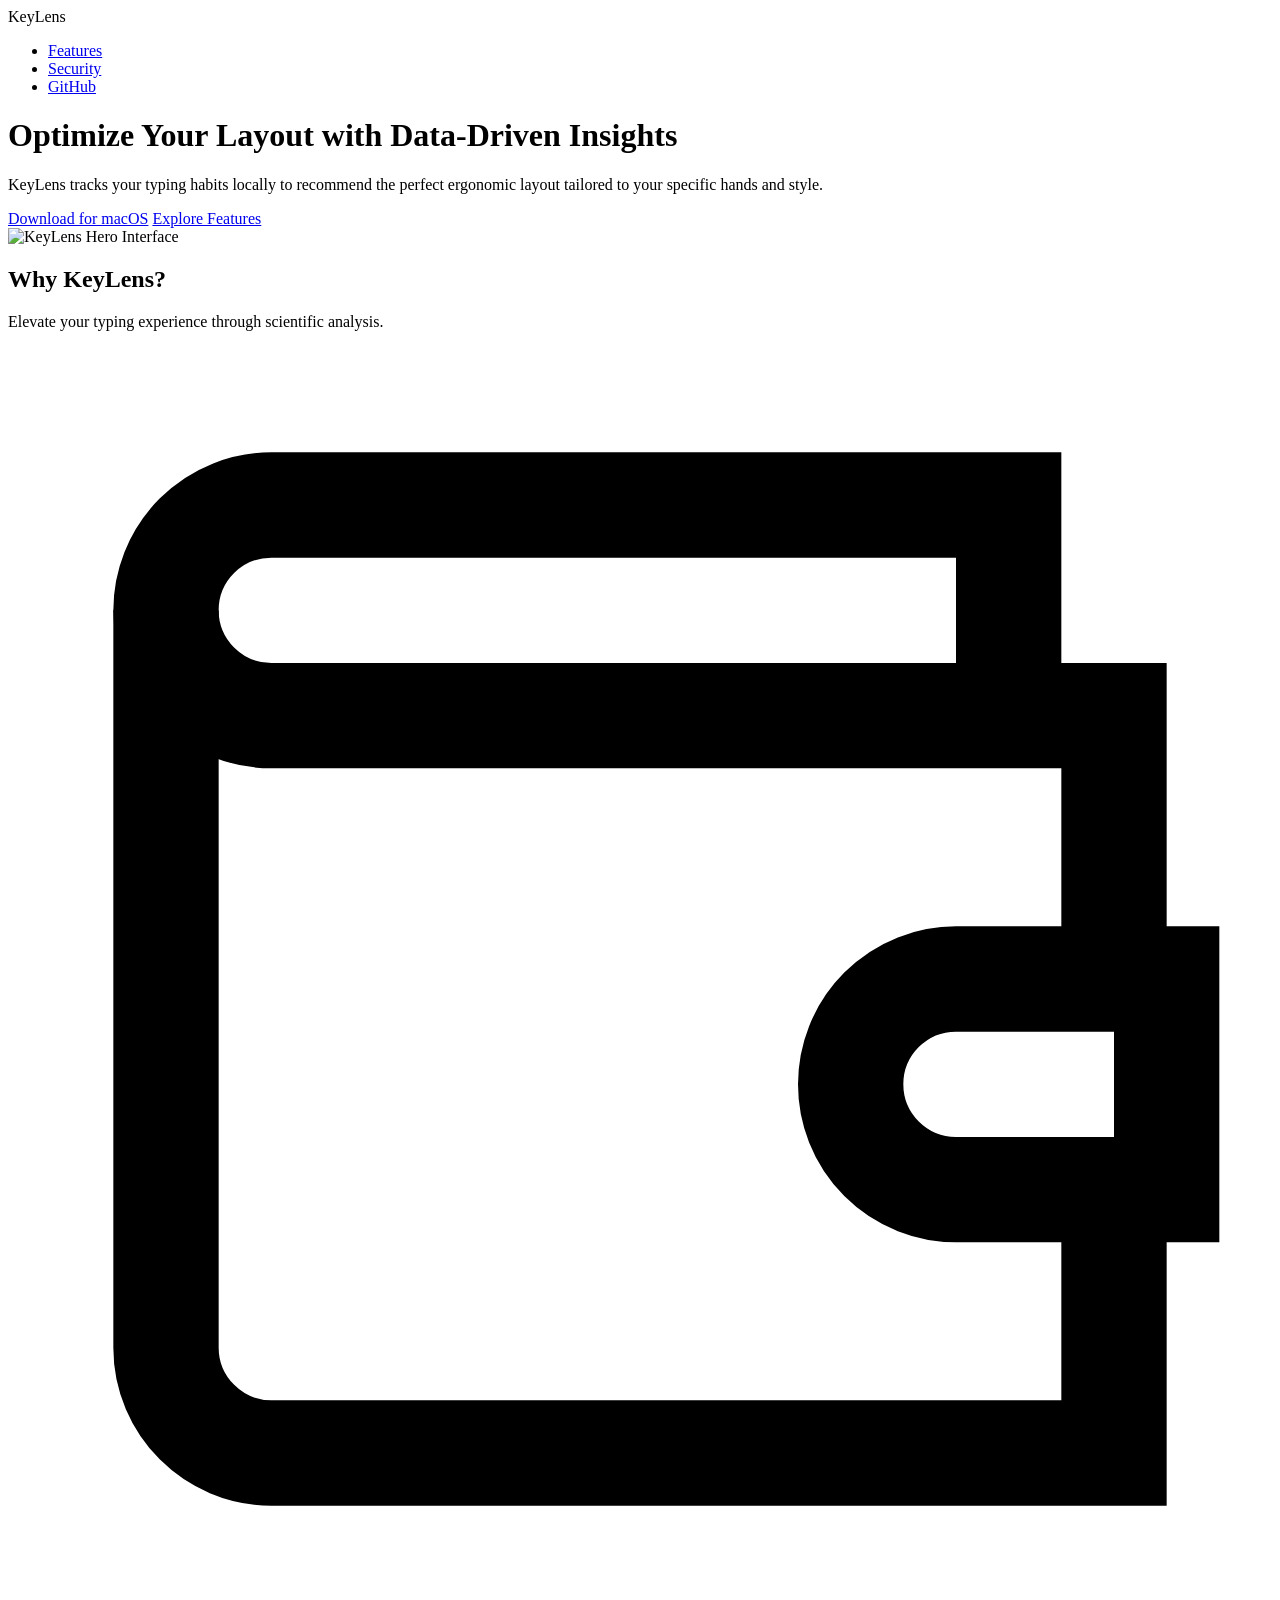
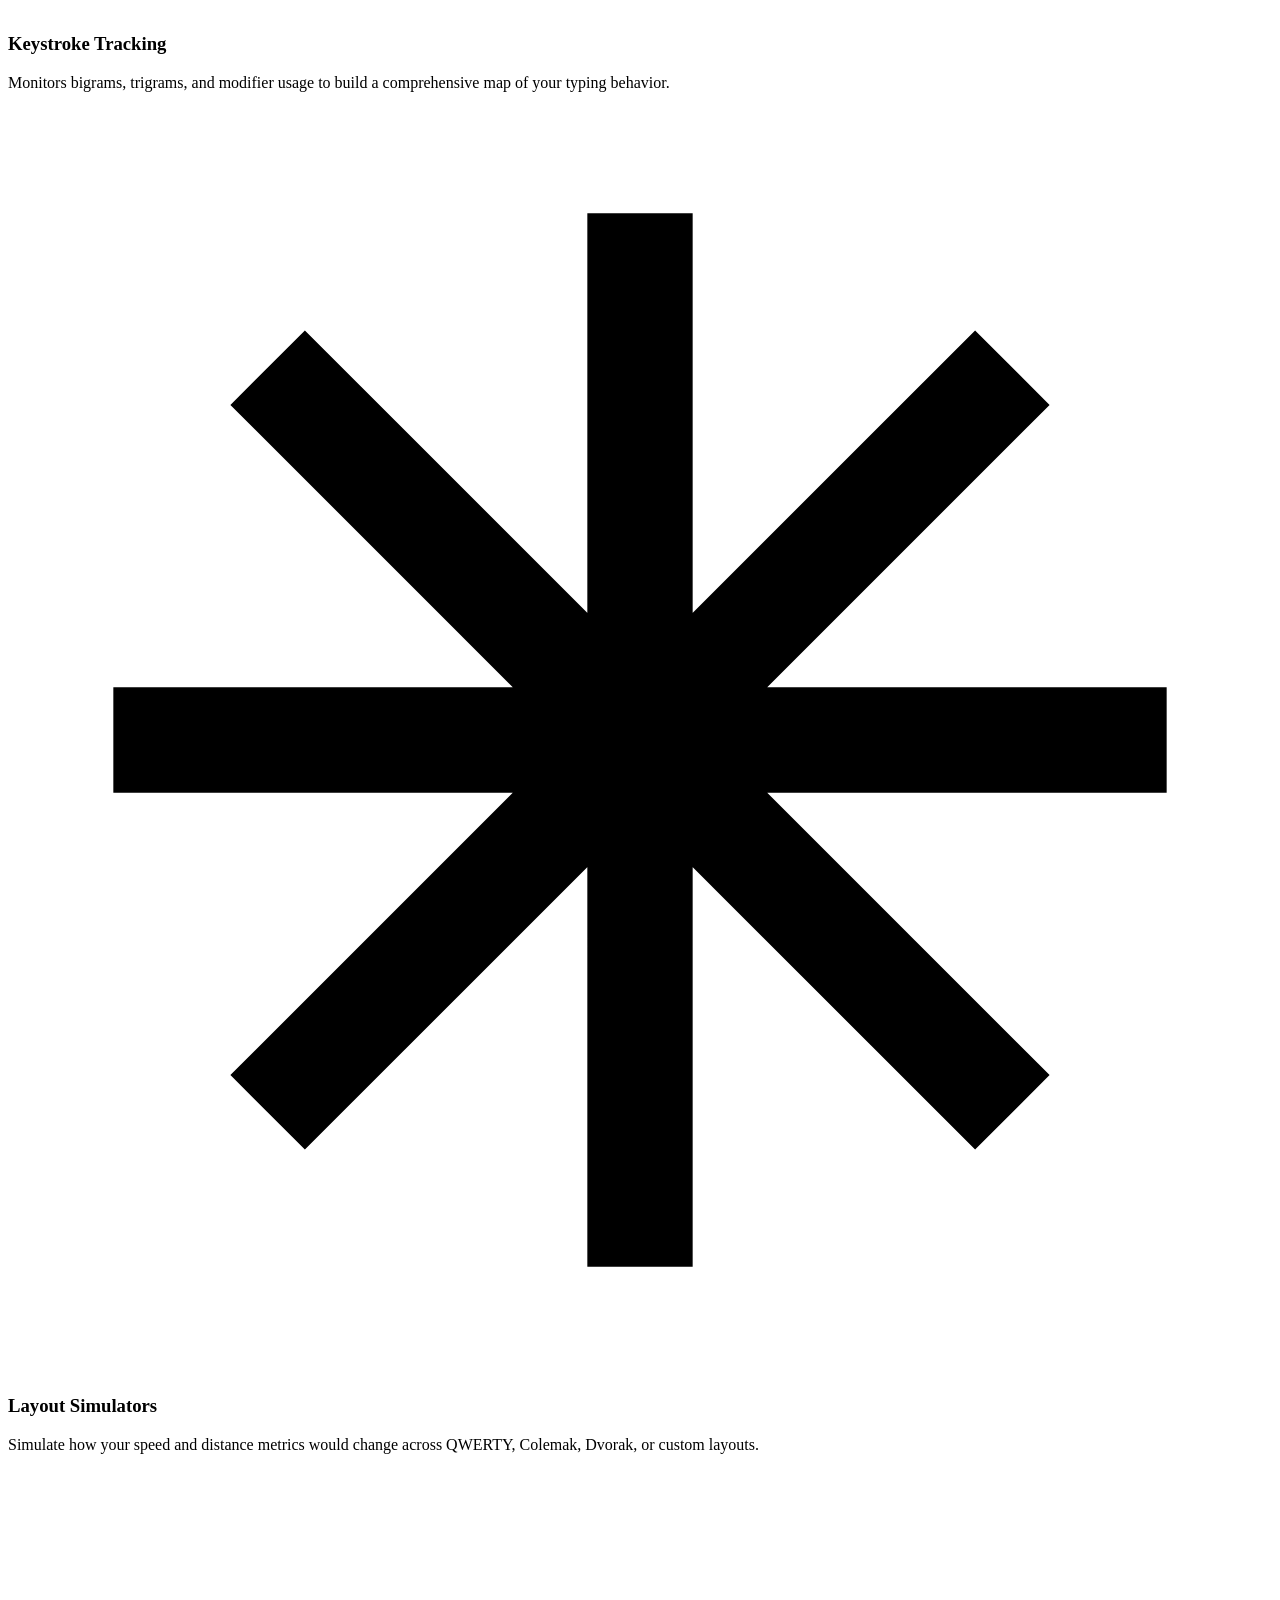
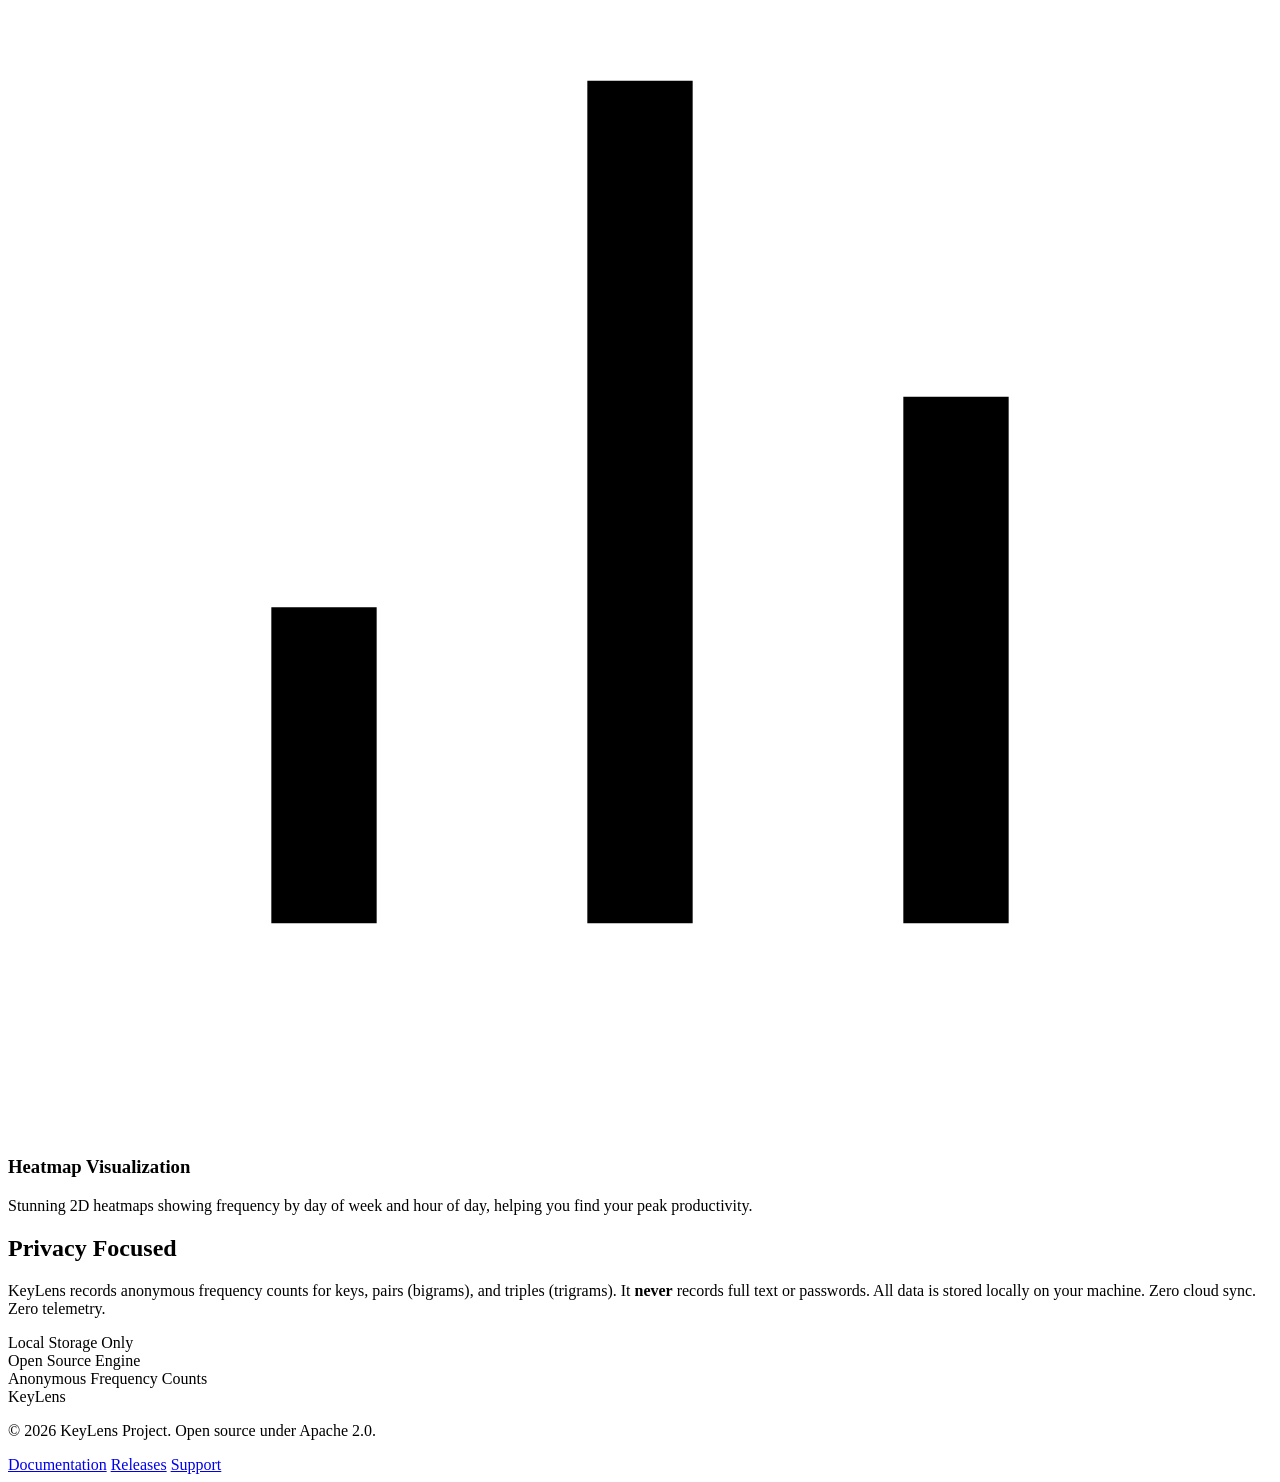
==== docs/landing-page/index.html @ a9c834c4 "a" ====
<!DOCTYPE html>
<html lang="en">

<head>
    <meta charset="UTF-8">
    <meta name="viewport" content="width=device-width, initial-scale=1.0">
    <title>KeyLens — The Advanced Keyboard Ergonomic Engine</title>
    <meta name="description"
        content="KeyLens is a macOS tool for keyboard habit analysis and layout optimization. Maximize your typing comfort with data-driven insights.">
    <link rel="stylesheet" href="style.css">
    <link rel="preconnect" href="https://fonts.googleapis.com">
    <link rel="preconnect" href="https://fonts.gstatic.com" crossorigin>
    <link
        href="https://fonts.googleapis.com/css2?family=Inter:wght@400;500;600;700;800&family=Outfit:wght@500;700;800&display=swap"
        rel="stylesheet">
</head>

<body>
    <nav class="glass">
        <div class="container nav-content">
            <div class="logo">
                <span class="logo-accent">Key</span>Lens
            </div>
            <ul class="nav-links">
                <li><a href="#features">Features</a></li>
                <li><a href="#security">Security</a></li>
                <li><a href="https://github.com/etalli/262_KeyLens" class="btn btn-secondary">GitHub</a></li>
            </ul>
        </div>
    </nav>

    <header class="hero">
        <div class="container hero-grid">
            <div class="hero-text">
                <h1 class="reveal-text">Optimize Your Layout with <span class="gradient-text">Data-Driven
                        Insights</span></h1>
                <p class="hero-subtitle">KeyLens tracks your typing habits locally to recommend the perfect ergonomic
                    layout tailored to your specific hands and style.</p>
                <div class="hero-cta">
                    <a href="https://github.com/etalli/262_KeyLens" class="btn btn-primary">Download for macOS</a>
                    <a href="#optimization" class="btn btn-outline">Explore Features</a>
                </div>
            </div>
            <div class="hero-image-wrapper">
                <div class="hero-glow"></div>
                <img src="hero.png" alt="KeyLens Hero Interface" class="hero-img floating">
            </div>
        </div>
    </header>

    <section id="features" class="features container">
        <div class="section-title">
            <h2>Why KeyLens?</h2>
            <p>Elevate your typing experience through scientific analysis.</p>
        </div>
        <div class="features-grid">
            <div class="feature-card glass">
                <div class="feature-icon icon-blue">
                    <svg viewBox="0 0 24 24" fill="none" stroke="currentColor" stroke-width="2">
                        <path d="M21 12V7H5a2 2 0 010-4h14v4"></path>
                        <path d="M3 5v14c0 1.1.9 2 2 2h16v-5"></path>
                        <path d="M18 12a2 2 0 000 4h4v-4h-4z"></path>
                    </svg>
                </div>
                <h3>Keystroke Tracking</h3>
                <p>Monitors bigrams, trigrams, and modifier usage to build a comprehensive map of your typing behavior.
                </p>
            </div>
            <div class="feature-card glass">
                <div class="feature-icon icon-purple">
                    <svg viewBox="0 0 24 24" fill="none" stroke="currentColor" stroke-width="2">
                        <path d="M12 2v20M2 12h20M4.93 4.93l14.14 14.14M4.93 19.07L19.07 4.93"></path>
                    </svg>
                </div>
                <h3>Layout Simulators</h3>
                <p>Simulate how your speed and distance metrics would change across QWERTY, Colemak, Dvorak, or custom
                    layouts.</p>
            </div>
            <div class="feature-card glass">
                <div class="feature-icon icon-cyan">
                    <svg viewBox="0 0 24 24" fill="none" stroke="currentColor" stroke-width="2">
                        <path d="M18 20V10M12 20V4M6 20v-6"></path>
                    </svg>
                </div>
                <h3>Heatmap Visualization</h3>
                <p>Stunning 2D heatmaps showing frequency by day of week and hour of day, helping you find your peak
                    productivity.</p>
            </div>
        </div>
    </section>

    <section id="security" class="security container">
        <div class="security-card glass">
            <div class="security-content">
                <h2>Privacy <span class="gradient-text">Focused</span></h2>
                <p>KeyLens records anonymous frequency counts for keys, pairs (bigrams), and triples (trigrams). It
                    <strong>never</strong> records full text or passwords. All data is stored locally on your machine.
                    Zero cloud sync. Zero telemetry.</p>
                <div class="security-features">
                    <div class="s-feat"><span>Local Storage Only</span></div>
                    <div class="s-feat"><span>Open Source Engine</span></div>
                    <div class="s-feat"><span>Anonymous Frequency Counts</span></div>
                </div>
            </div>
        </div>
    </section>

    <footer>
        <div class="container footer-content">
            <div class="footer-left">
                <div class="logo"><span class="logo-accent">Key</span>Lens</div>
                <p>© 2026 KeyLens Project. Open source under Apache 2.0.</p>
            </div>
            <div class="footer-links">
                <a href="https://github.com/etalli/262_KeyLens">Documentation</a>
                <a href="https://github.com/etalli/262_KeyLens/releases">Releases</a>
                <a href="https://github.com/etalli/262_KeyLens/issues">Support</a>
            </div>
        </div>
    </footer>

    <script src="script.js"></script>
</body>

</html>
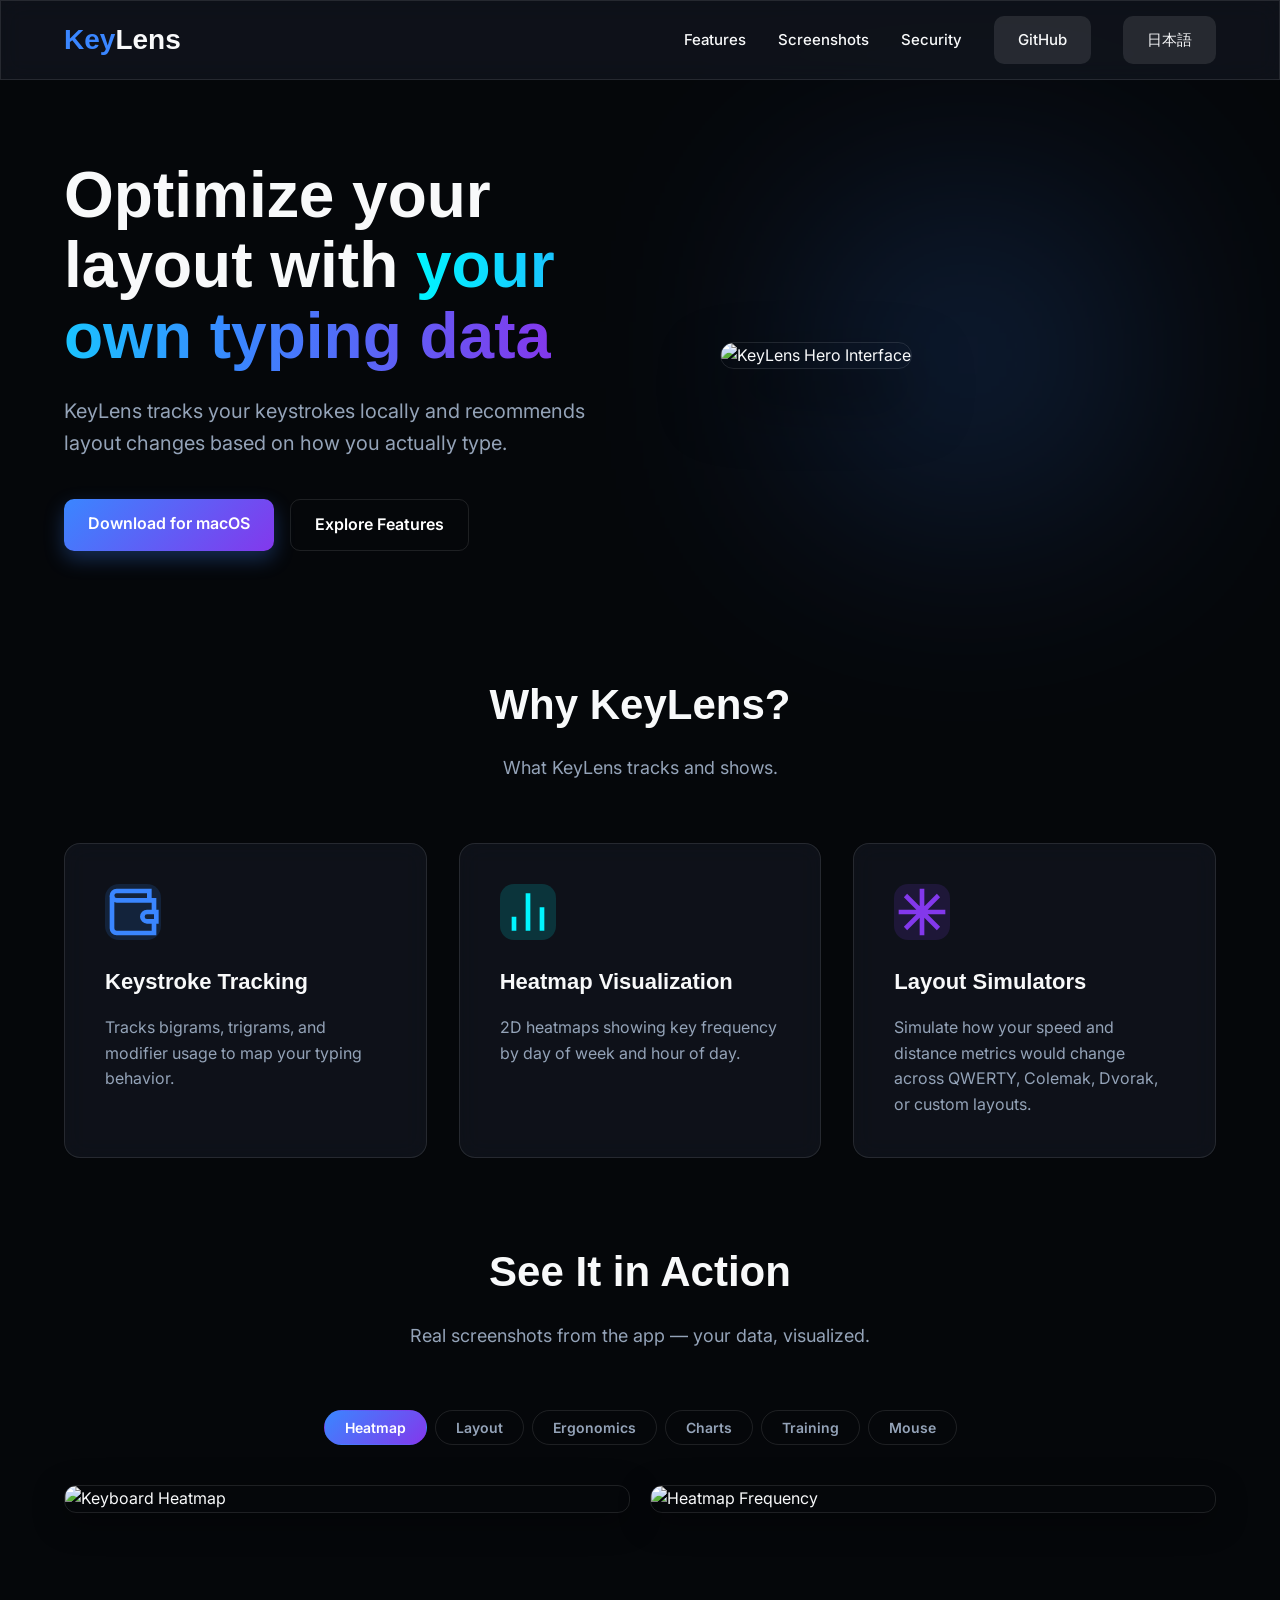
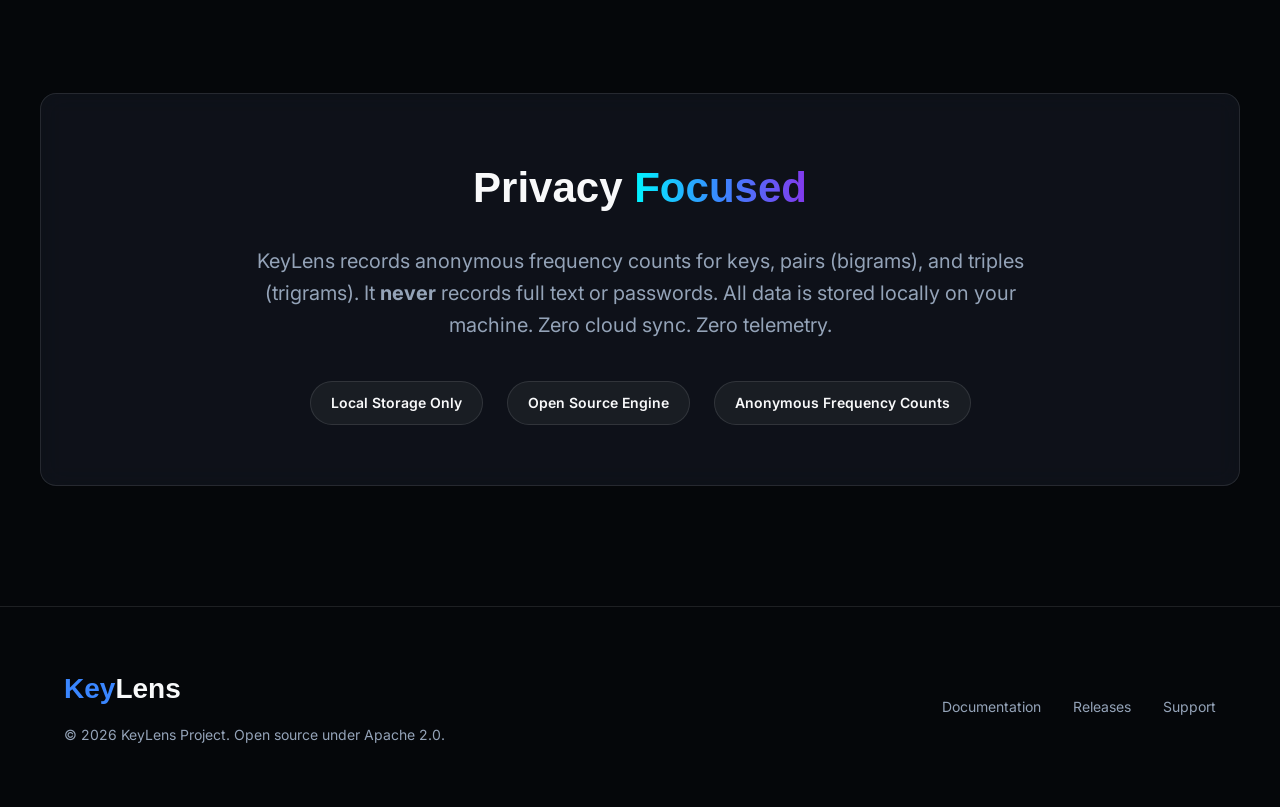
==== commit 78e72cc4: "feat: add screenshots section to landing page with tabbed gallery" ====
--- a/docs/landing-page/index.html
+++ b/docs/landing-page/index.html
@@ -4,9 +4,9 @@
 <head>
     <meta charset="UTF-8">
     <meta name="viewport" content="width=device-width, initial-scale=1.0">
-    <title>KeyLens — The Advanced Keyboard Ergonomic Engine</title>
+    <title>KeyLens — Keyboard layout optimizer for macOS</title>
     <meta name="description"
-        content="KeyLens is a macOS tool for keyboard habit analysis and layout optimization. Maximize your typing comfort with data-driven insights.">
+        content="KeyLens tracks keystrokes locally to recommend ergonomic layout changes based on your actual typing patterns.">
     <link rel="stylesheet" href="style.css">
     <link rel="preconnect" href="https://fonts.googleapis.com">
     <link rel="preconnect" href="https://fonts.gstatic.com" crossorigin>
@@ -23,8 +23,10 @@
             </div>
             <ul class="nav-links">
                 <li><a href="#features">Features</a></li>
+                <li><a href="#screenshots">Screenshots</a></li>
                 <li><a href="#security">Security</a></li>
                 <li><a href="https://github.com/etalli/262_KeyLens" class="btn btn-secondary">GitHub</a></li>
+                <li><a href="index.ja.html" class="btn btn-secondary">日本語</a></li>
             </ul>
         </div>
     </nav>
@@ -32,10 +34,10 @@
     <header class="hero">
         <div class="container hero-grid">
             <div class="hero-text">
-                <h1 class="reveal-text">Optimize Your Layout with <span class="gradient-text">Data-Driven
-                        Insights</span></h1>
-                <p class="hero-subtitle">KeyLens tracks your typing habits locally to recommend the perfect ergonomic
-                    layout tailored to your specific hands and style.</p>
+                <h1 class="reveal-text">Optimize your layout with <span class="gradient-text">your own typing
+                        data</span></h1>
+                <p class="hero-subtitle">KeyLens tracks your keystrokes locally and recommends layout changes based on
+                    how you actually type.</p>
                 <div class="hero-cta">
                     <a href="https://github.com/etalli/262_KeyLens" class="btn btn-primary">Download for macOS</a>
                     <a href="#optimization" class="btn btn-outline">Explore Features</a>
@@ -51,7 +53,7 @@
     <section id="features" class="features container">
         <div class="section-title">
             <h2>Why KeyLens?</h2>
-            <p>Elevate your typing experience through scientific analysis.</p>
+            <p>What KeyLens tracks and shows.</p>
         </div>
         <div class="features-grid">
             <div class="feature-card glass">
@@ -63,8 +65,16 @@
                     </svg>
                 </div>
                 <h3>Keystroke Tracking</h3>
-                <p>Monitors bigrams, trigrams, and modifier usage to build a comprehensive map of your typing behavior.
-                </p>
+                <p>Tracks bigrams, trigrams, and modifier usage to map your typing behavior.</p>
+            </div>
+            <div class="feature-card glass">
+                <div class="feature-icon icon-cyan">
+                    <svg viewBox="0 0 24 24" fill="none" stroke="currentColor" stroke-width="2">
+                        <path d="M18 20V10M12 20V4M6 20v-6"></path>
+                    </svg>
+                </div>
+                <h3>Heatmap Visualization</h3>
+                <p>2D heatmaps showing key frequency by day of week and hour of day.</p>
             </div>
             <div class="feature-card glass">
                 <div class="feature-icon icon-purple">
@@ -76,15 +86,59 @@
                 <p>Simulate how your speed and distance metrics would change across QWERTY, Colemak, Dvorak, or custom
                     layouts.</p>
             </div>
-            <div class="feature-card glass">
-                <div class="feature-icon icon-cyan">
-                    <svg viewBox="0 0 24 24" fill="none" stroke="currentColor" stroke-width="2">
-                        <path d="M18 20V10M12 20V4M6 20v-6"></path>
-                    </svg>
+        </div>
+    </section>
+
+    <section id="screenshots" class="screenshots">
+        <div class="container">
+            <div class="section-title">
+                <h2>See It in Action</h2>
+                <p>Real screenshots from the app — your data, visualized.</p>
+            </div>
+            <div class="screenshot-tabs">
+                <button class="ss-tab active" data-tab="heatmap">Heatmap</button>
+                <button class="ss-tab" data-tab="layout">Layout</button>
+                <button class="ss-tab" data-tab="ergonomics">Ergonomics</button>
+                <button class="ss-tab" data-tab="charts">Charts</button>
+                <button class="ss-tab" data-tab="training">Training</button>
+                <button class="ss-tab" data-tab="mouse">Mouse</button>
+            </div>
+            <div class="screenshot-panel active" data-panel="heatmap">
+                <div class="ss-grid ss-grid-2">
+                    <img src="../images/Keyboard Heatmap.png" alt="Keyboard Heatmap" class="ss-img">
+                    <img src="../images/Heatmap_Frequency.png" alt="Heatmap Frequency" class="ss-img">
                 </div>
-                <h3>Heatmap Visualization</h3>
-                <p>Stunning 2D heatmaps showing frequency by day of week and hour of day, helping you find your peak
-                    productivity.</p>
+            </div>
+            <div class="screenshot-panel" data-panel="layout">
+                <div class="ss-grid ss-grid-2">
+                    <img src="../images/Layout Efficiency Comparison.png" alt="Layout Efficiency Comparison" class="ss-img">
+                    <img src="../images/Layout Comparison.png" alt="Layout Comparison" class="ss-img">
+                </div>
+            </div>
+            <div class="screenshot-panel" data-panel="ergonomics">
+                <div class="ss-grid ss-grid-2">
+                    <img src="../images/Ergonomic Score by App.png" alt="Ergonomic Score by App" class="ss-img">
+                    <img src="../images/Ergonomic Learning Curve.png" alt="Ergonomic Learning Curve" class="ss-img">
+                </div>
+            </div>
+            <div class="screenshot-panel" data-panel="charts">
+                <div class="ss-grid ss-grid-3">
+                    <img src="../images/Top 20 Keys — All Time.png" alt="Top 20 Keys" class="ss-img">
+                    <img src="../images/Activity Calendar.png" alt="Activity Calendar" class="ss-img">
+                    <img src="../images/Slow Bigrams (Avg IKI).png" alt="Slow Bigrams" class="ss-img">
+                </div>
+            </div>
+            <div class="screenshot-panel" data-panel="training">
+                <div class="ss-grid ss-grid-2">
+                    <img src="../images/Practice Drills.png" alt="Practice Drills" class="ss-img">
+                    <img src="../images/Typing Speed (WPM).png" alt="Typing Speed WPM" class="ss-img">
+                </div>
+            </div>
+            <div class="screenshot-panel" data-panel="mouse">
+                <div class="ss-grid ss-grid-2">
+                    <img src="../images/Daily Mouse Travel (Last 30 Days).png" alt="Daily Mouse Travel" class="ss-img">
+                    <img src="../images/Mouse vs Keyboard Balance.png" alt="Mouse vs Keyboard Balance" class="ss-img">
+                </div>
             </div>
         </div>
     </section>
--- a/docs/landing-page/style.css
+++ b/docs/landing-page/style.css
@@ -0,0 +1,489 @@
+:root {
+    --bg-color: #05070a;
+    --card-bg: rgba(20, 25, 35, 0.6);
+    --primary-accent: #3a86ff;
+    --secondary-accent: #8338ec;
+    --cyan-accent: #00f5ff;
+    --text-main: #f8f9fa;
+    --text-muted: #94a3b8;
+    --nav-height: 80px;
+    --glass-border: rgba(255, 255, 255, 0.1);
+}
+
+* {
+    margin: 0;
+    padding: 0;
+    box-sizing: border-box;
+}
+
+body {
+    background-color: var(--bg-color);
+    color: var(--text-main);
+    font-family: 'Inter', -apple-system, sans-serif;
+    line-height: 1.6;
+    overflow-x: hidden;
+}
+
+h1, h2, h3, .logo {
+    font-family: 'Outfit', sans-serif;
+}
+
+.container {
+    max-width: 1200px;
+    margin: 0 auto;
+    padding: 0 24px;
+}
+
+.glass {
+    background: var(--card-bg);
+    backdrop-filter: blur(12px);
+    -webkit-backdrop-filter: blur(12px);
+    border: 1px solid var(--glass-border);
+    border-radius: 16px;
+}
+
+/* Nav */
+nav {
+    position: fixed;
+    top: 0;
+    width: 100%;
+    height: var(--nav-height);
+    z-index: 1000;
+    border-radius: 0 !important;
+    border-top: none;
+    border-left: none;
+    border-right: none;
+}
+
+.nav-content {
+    height: 100%;
+    display: flex;
+    justify-content: space-between;
+    align-items: center;
+}
+
+.logo {
+    font-size: 28px;
+    font-weight: 800;
+}
+
+.logo-accent {
+    color: var(--primary-accent);
+}
+
+.nav-links {
+    display: flex;
+    list-style: none;
+    gap: 32px;
+    align-items: center;
+}
+
+.nav-links a {
+    text-decoration: none;
+    color: var(--text-main);
+    font-size: 15px;
+    font-weight: 500;
+    transition: opacity 0.3s;
+}
+
+.nav-links a:hover {
+    opacity: 0.7;
+}
+
+/* Buttons */
+.btn {
+    padding: 12px 24px;
+    border-radius: 10px;
+    text-decoration: none;
+    font-weight: 600;
+    transition: all 0.3s cubic-bezier(0.4, 0, 0.2, 1);
+    display: inline-block;
+}
+
+.btn-primary {
+    background: linear-gradient(135deg, var(--primary-accent), var(--secondary-accent));
+    color: white;
+    box-shadow: 0 8px 20px rgba(58, 134, 255, 0.3);
+}
+
+.btn-primary:hover {
+    transform: translateY(-2px);
+    box-shadow: 0 12px 24px rgba(58, 134, 255, 0.4);
+}
+
+.btn-secondary {
+    background: rgba(255, 255, 255, 0.1);
+    color: white;
+}
+
+.btn-outline {
+    border: 1px solid var(--glass-border);
+    color: white;
+}
+
+.btn-outline:hover {
+    background: rgba(255, 255, 255, 0.05);
+}
+
+/* Hero */
+.hero {
+    padding-top: calc(var(--nav-height) + 80px);
+    padding-bottom: 120px;
+    position: relative;
+}
+
+.hero-grid {
+    display: grid;
+    grid-template-columns: 1.2fr 1fr;
+    gap: 60px;
+    align-items: center;
+}
+
+.hero-text h1 {
+    font-size: 64px;
+    line-height: 1.1;
+    margin-bottom: 24px;
+    font-weight: 800;
+}
+
+.gradient-text {
+    background: linear-gradient(to right, var(--cyan-accent), var(--primary-accent), var(--secondary-accent));
+    -webkit-background-clip: text;
+    background-clip: text;
+    -webkit-text-fill-color: transparent;
+}
+
+.hero-subtitle {
+    font-size: 20px;
+    color: var(--text-muted);
+    margin-bottom: 40px;
+    max-width: 580px;
+}
+
+.hero-cta {
+    display: flex;
+    gap: 16px;
+}
+
+.hero-image-wrapper {
+    position: relative;
+}
+
+.hero-img {
+    width: 100%;
+    border-radius: 24px;
+    box-shadow: 0 30px 60px rgba(0, 0, 0, 0.5);
+    border: 1px solid var(--glass-border);
+}
+
+.hero-glow {
+    position: absolute;
+    top: 50%;
+    left: 50%;
+    width: 300px;
+    height: 300px;
+    background: var(--primary-accent);
+    filter: blur(120px);
+    opacity: 0.2;
+    z-index: -1;
+    transform: translate(-50%, -50%);
+}
+
+.floating {
+    animation: float 6s ease-in-out infinite;
+}
+
+@keyframes float {
+    0% { transform: translateY(0px); }
+    50% { transform: translateY(-20px); }
+    100% { transform: translateY(0px); }
+}
+
+/* Features */
+.section-title {
+    text-align: center;
+    margin-bottom: 60px;
+}
+
+.section-title h2 {
+    font-size: 42px;
+    margin-bottom: 16px;
+}
+
+.section-title p {
+    color: var(--text-muted);
+    font-size: 18px;
+}
+
+.features-grid {
+    display: grid;
+    grid-template-columns: repeat(3, 1fr);
+    gap: 32px;
+}
+
+.feature-card {
+    padding: 40px;
+    transition: transform 0.3s;
+}
+
+.feature-card:hover {
+    transform: translateY(-8px);
+}
+
+.feature-icon {
+    width: 56px;
+    height: 56px;
+    border-radius: 14px;
+    display: flex;
+    align-items: center;
+    justify-content: center;
+    margin-bottom: 24px;
+}
+
+.icon-blue { background: rgba(58, 134, 255, 0.15); color: var(--primary-accent); }
+.icon-purple { background: rgba(131, 56, 236, 0.15); color: var(--secondary-accent); }
+.icon-cyan { background: rgba(0, 245, 255, 0.15); color: var(--cyan-accent); }
+
+.feature-card h3 {
+    font-size: 22px;
+    margin-bottom: 16px;
+}
+
+.feature-card p {
+    color: var(--text-muted);
+}
+
+/* Optimization Section */
+.glass-bg {
+    background: linear-gradient(180deg, rgba(20, 25, 35, 0), rgba(20, 25, 35, 0.8), rgba(20, 25, 35, 0));
+    padding: 120px 0;
+}
+
+.opt-grid {
+    display: grid;
+    grid-template-columns: 1fr 1fr;
+    gap: 80px;
+    align-items: center;
+}
+
+.badge {
+    display: inline-block;
+    padding: 6px 14px;
+    background: rgba(0, 245, 255, 0.1);
+    color: var(--cyan-accent);
+    border-radius: 100px;
+    font-size: 13px;
+    font-weight: 700;
+    margin-bottom: 20px;
+}
+
+.opt-text h2 {
+    font-size: 42px;
+    margin-bottom: 24px;
+}
+
+.opt-list {
+    list-style: none;
+    margin-top: 32px;
+}
+
+.opt-list li {
+    margin-bottom: 16px;
+    display: flex;
+    align-items: center;
+    gap: 12px;
+    font-weight: 500;
+}
+
+.check {
+    color: var(--cyan-accent);
+    font-weight: 800;
+}
+
+.heatmap-mockup {
+    width: 100%;
+    aspect-ratio: 16/10;
+    background: linear-gradient(45deg, #101020, #201030);
+    border-radius: 12px;
+    position: relative;
+    overflow: hidden;
+}
+
+.heatmap-mockup::after {
+    content: '';
+    position: absolute;
+    inset: 40px;
+    background: radial-gradient(circle at 30% 20%, var(--cyan-accent) 0%, transparent 40%),
+                radial-gradient(circle at 70% 60%, var(--secondary-accent) 0%, transparent 40%),
+                radial-gradient(circle at 40% 80%, var(--primary-accent) 0%, transparent 40%);
+    opacity: 0.4;
+    filter: blur(30px);
+}
+
+/* Screenshots */
+.screenshots {
+    padding: 80px 0 100px;
+}
+
+.screenshot-tabs {
+    display: flex;
+    gap: 8px;
+    flex-wrap: wrap;
+    justify-content: center;
+    margin-bottom: 40px;
+}
+
+.ss-tab {
+    padding: 8px 20px;
+    border-radius: 100px;
+    border: 1px solid var(--glass-border);
+    background: transparent;
+    color: var(--text-muted);
+    font-family: 'Inter', sans-serif;
+    font-size: 14px;
+    font-weight: 600;
+    cursor: pointer;
+    transition: all 0.25s;
+}
+
+.ss-tab:hover {
+    border-color: var(--primary-accent);
+    color: var(--text-main);
+}
+
+.ss-tab.active {
+    background: linear-gradient(135deg, var(--primary-accent), var(--secondary-accent));
+    border-color: transparent;
+    color: white;
+}
+
+.screenshot-panel {
+    display: none;
+}
+
+.screenshot-panel.active {
+    display: block;
+}
+
+.ss-grid {
+    display: grid;
+    gap: 20px;
+}
+
+.ss-grid-2 {
+    grid-template-columns: repeat(2, 1fr);
+}
+
+.ss-grid-3 {
+    grid-template-columns: repeat(3, 1fr);
+}
+
+.ss-img {
+    width: 100%;
+    border-radius: 12px;
+    border: 1px solid var(--glass-border);
+    box-shadow: 0 8px 32px rgba(0, 0, 0, 0.4);
+    transition: transform 0.3s, box-shadow 0.3s;
+}
+
+.ss-img:hover {
+    transform: translateY(-4px);
+    box-shadow: 0 16px 48px rgba(0, 0, 0, 0.6);
+}
+
+@media (max-width: 768px) {
+    .ss-grid-2, .ss-grid-3 {
+        grid-template-columns: 1fr;
+    }
+}
+
+/* Security */
+.security {
+    padding: 80px 0 120px;
+}
+
+.security-card {
+    padding: 60px;
+    text-align: center;
+}
+
+.security-content h2 {
+    font-size: 42px;
+    margin-bottom: 24px;
+}
+
+.security-content p {
+    font-size: 20px;
+    color: var(--text-muted);
+    max-width: 800px;
+    margin: 0 auto 40px;
+}
+
+.security-features {
+    display: flex;
+    justify-content: center;
+    gap: 24px;
+    flex-wrap: wrap;
+}
+
+.s-feat {
+    padding: 10px 20px;
+    background: rgba(255, 255, 255, 0.05);
+    border: 1px solid var(--glass-border);
+    border-radius: 100px;
+    font-size: 14px;
+    font-weight: 600;
+}
+
+/* Footer */
+footer {
+    padding: 60px 0;
+    border-top: 1px solid var(--glass-border);
+}
+
+.footer-content {
+    display: flex;
+    justify-content: space-between;
+    align-items: center;
+}
+
+.footer-left p {
+    margin-top: 12px;
+    color: var(--text-muted);
+    font-size: 14px;
+}
+
+.footer-links {
+    display: flex;
+    gap: 32px;
+}
+
+.footer-links a {
+    color: var(--text-muted);
+    text-decoration: none;
+    font-size: 14px;
+    transition: color 0.3s;
+}
+
+.footer-links a:hover {
+    color: var(--text-main);
+}
+
+/* Responsive */
+@media (max-width: 1024px) {
+    .hero-grid, .opt-grid {
+        grid-template-columns: 1fr;
+        text-align: center;
+    }
+    .hero-text h1 { font-size: 48px; }
+    .hero-subtitle { margin: 0 auto 32px; }
+    .hero-cta { justify-content: center; }
+    .features-grid { grid-template-columns: 1fr 1fr; }
+    .opt-list { display: inline-block; text-align: left; }
+}
+
+@media (max-width: 768px) {
+    .features-grid { grid-template-columns: 1fr; }
+    .nav-links { display: none; }
+    .footer-content { flex-direction: column; gap: 32px; text-align: center; }
+}
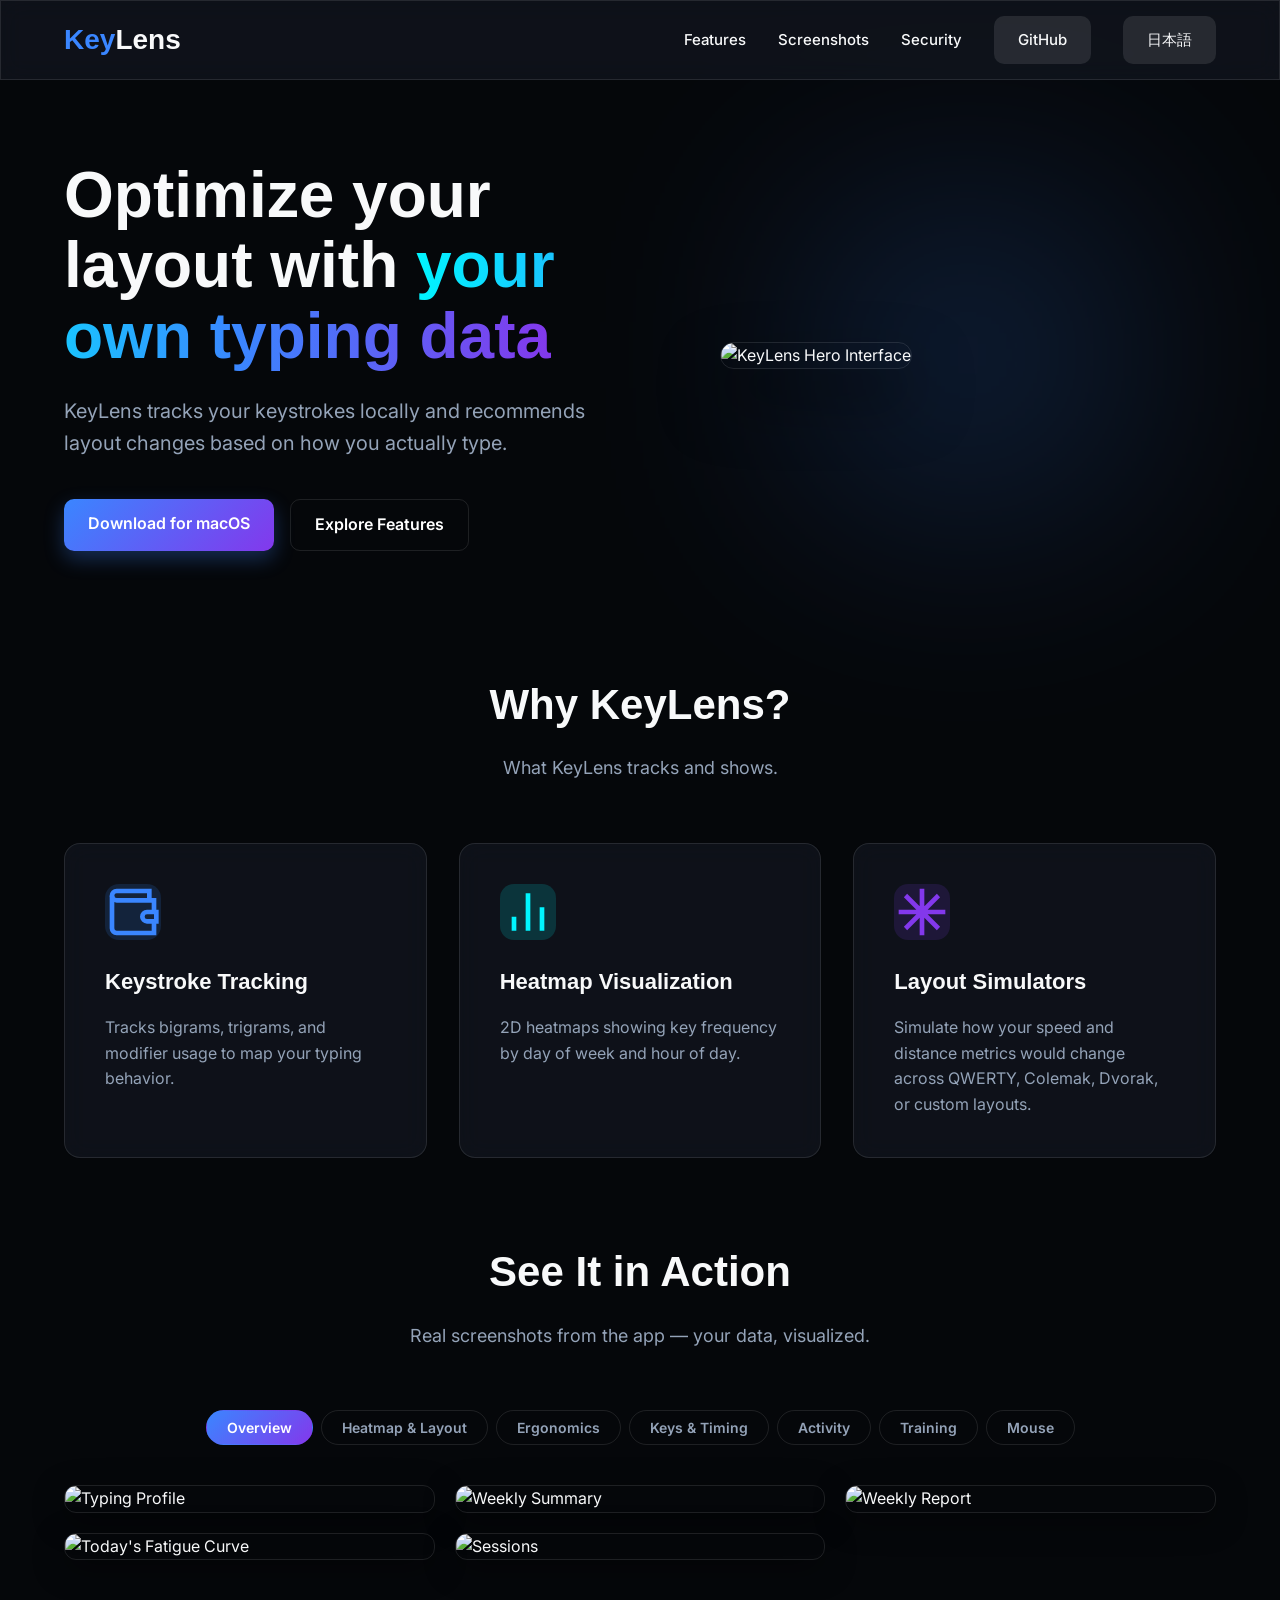
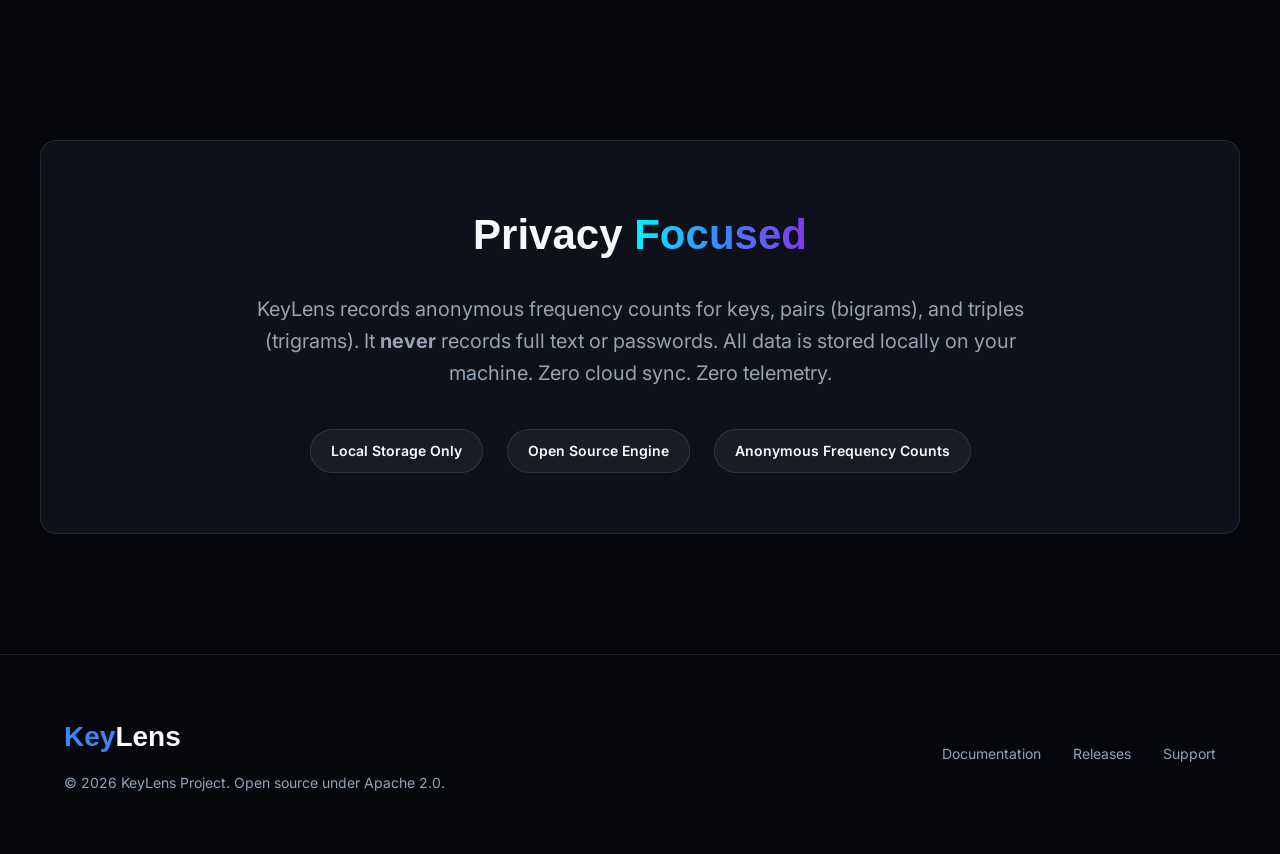
==== commit e14b8f7b: "feat: include all 44 screenshots in landing page gallery, organized into 7 tabs" ====
--- a/docs/landing-page/index.html
+++ b/docs/landing-page/index.html
@@ -96,48 +96,91 @@
                 <p>Real screenshots from the app — your data, visualized.</p>
             </div>
             <div class="screenshot-tabs">
-                <button class="ss-tab active" data-tab="heatmap">Heatmap</button>
-                <button class="ss-tab" data-tab="layout">Layout</button>
+                <button class="ss-tab active" data-tab="overview">Overview</button>
+                <button class="ss-tab" data-tab="heatmap-layout">Heatmap &amp; Layout</button>
                 <button class="ss-tab" data-tab="ergonomics">Ergonomics</button>
-                <button class="ss-tab" data-tab="charts">Charts</button>
+                <button class="ss-tab" data-tab="keys-timing">Keys &amp; Timing</button>
+                <button class="ss-tab" data-tab="activity">Activity</button>
                 <button class="ss-tab" data-tab="training">Training</button>
                 <button class="ss-tab" data-tab="mouse">Mouse</button>
             </div>
-            <div class="screenshot-panel active" data-panel="heatmap">
-                <div class="ss-grid ss-grid-2">
-                    <img src="../images/Keyboard Heatmap.png" alt="Keyboard Heatmap" class="ss-img">
+
+            <div class="screenshot-panel active" data-panel="overview">
+                <div class="ss-grid ss-grid-auto">
+                    <img src="../images/Typing Profile.png" alt="Typing Profile" class="ss-img">
+                    <img src="../images/Weekly Summary.png" alt="Weekly Summary" class="ss-img">
+                    <img src="../images/Weekly Report.png" alt="Weekly Report" class="ss-img">
+                    <img src="../images/Today's Fatigue Curve.png" alt="Today's Fatigue Curve" class="ss-img">
+                    <img src="../images/Sessions.png" alt="Sessions" class="ss-img">
+                </div>
+            </div>
+
+            <div class="screenshot-panel" data-panel="heatmap-layout">
+                <div class="ss-grid ss-grid-auto">
                     <img src="../images/Heatmap_Frequency.png" alt="Heatmap Frequency" class="ss-img">
-                </div>
-            </div>
-            <div class="screenshot-panel" data-panel="layout">
-                <div class="ss-grid ss-grid-2">
                     <img src="../images/Layout Efficiency Comparison.png" alt="Layout Efficiency Comparison" class="ss-img">
                     <img src="../images/Layout Comparison.png" alt="Layout Comparison" class="ss-img">
-                </div>
-            </div>
+                    <img src="../images/ErgoDox_layout.png" alt="ErgoDox Layout" class="ss-img">
+                </div>
+            </div>
+
             <div class="screenshot-panel" data-panel="ergonomics">
-                <div class="ss-grid ss-grid-2">
+                <div class="ss-grid ss-grid-auto">
                     <img src="../images/Ergonomic Score by App.png" alt="Ergonomic Score by App" class="ss-img">
+                    <img src="../images/Ergonomic Score by Device.png" alt="Ergonomic Score by Device" class="ss-img">
                     <img src="../images/Ergonomic Learning Curve.png" alt="Ergonomic Learning Curve" class="ss-img">
                 </div>
             </div>
-            <div class="screenshot-panel" data-panel="charts">
-                <div class="ss-grid ss-grid-3">
+
+            <div class="screenshot-panel" data-panel="keys-timing">
+                <div class="ss-grid ss-grid-auto">
                     <img src="../images/Top 20 Keys — All Time.png" alt="Top 20 Keys" class="ss-img">
+                    <img src="../images/Top 20 Bigrams.png" alt="Top 20 Bigrams" class="ss-img">
+                    <img src="../images/Top 10 Keys per Day.png" alt="Top 10 Keys per Day" class="ss-img">
+                    <img src="../images/Key Categories.png" alt="Key Categories" class="ss-img">
+                    <img src="../images/All Keyboard Combos.png" alt="All Keyboard Combos" class="ss-img">
+                    <img src="../images/⌘ Keyboard Shortcuts.png" alt="Keyboard Shortcuts" class="ss-img">
+                    <img src="../images/Delete Key Usage (%).png" alt="Delete Key Usage" class="ss-img">
+                    <img src="../images/Key Transition Analysis.png" alt="Key Transition Analysis" class="ss-img">
+                    <img src="../images/Slow Bigrams (Avg IKI).png" alt="Slow Bigrams" class="ss-img">
+                    <img src="../images/Avg IKI per Finger.png" alt="Avg IKI per Finger" class="ss-img">
+                    <img src="../images/IKI Distribution Histogram.png" alt="IKI Distribution" class="ss-img">
+                    <img src="../images/Recent 20 Keystrokes — Timing.png" alt="Recent Keystrokes Timing" class="ss-img">
+                </div>
+            </div>
+
+            <div class="screenshot-panel" data-panel="activity">
+                <div class="ss-grid ss-grid-auto">
                     <img src="../images/Activity Calendar.png" alt="Activity Calendar" class="ss-img">
-                    <img src="../images/Slow Bigrams (Avg IKI).png" alt="Slow Bigrams" class="ss-img">
-                </div>
-            </div>
+                    <img src="../images/Daily Totals.png" alt="Daily Totals" class="ss-img">
+                    <img src="../images/Monthly Totals.png" alt="Monthly Totals" class="ss-img">
+                    <img src="../images/Hourly Distribution.png" alt="Hourly Distribution" class="ss-img">
+                    <img src="../images/Top Apps — All Time.png" alt="Top Apps All Time" class="ss-img">
+                    <img src="../images/Top Apps — Today.png" alt="Top Apps Today" class="ss-img">
+                    <img src="../images/Top Devices — All Time.png" alt="Top Devices All Time" class="ss-img">
+                    <img src="../images/Top Devices — Today.png" alt="Top Devices Today" class="ss-img">
+                </div>
+            </div>
+
             <div class="screenshot-panel" data-panel="training">
-                <div class="ss-grid ss-grid-2">
+                <div class="ss-grid ss-grid-auto">
                     <img src="../images/Practice Drills.png" alt="Practice Drills" class="ss-img">
                     <img src="../images/Typing Speed (WPM).png" alt="Typing Speed WPM" class="ss-img">
-                </div>
-            </div>
+                    <img src="../images/Typing Speedometer.png" alt="Typing Speedometer" class="ss-img">
+                    <img src="../images/Training History.png" alt="Training History" class="ss-img">
+                    <img src="../images/Training Targets.png" alt="Training Targets" class="ss-img">
+                    <img src="../images/Trigram Training Targets.png" alt="Trigram Training Targets" class="ss-img">
+                </div>
+            </div>
+
             <div class="screenshot-panel" data-panel="mouse">
-                <div class="ss-grid ss-grid-2">
+                <div class="ss-grid ss-grid-auto">
                     <img src="../images/Daily Mouse Travel (Last 30 Days).png" alt="Daily Mouse Travel" class="ss-img">
+                    <img src="../images/Hourly Mouse Activity.png" alt="Hourly Mouse Activity" class="ss-img">
+                    <img src="../images/Mouse Click Count.png" alt="Mouse Click Count" class="ss-img">
                     <img src="../images/Mouse vs Keyboard Balance.png" alt="Mouse vs Keyboard Balance" class="ss-img">
+                    <img src="../images/Daily Direction Breakdown.png" alt="Daily Direction Breakdown" class="ss-img">
+                    <img src="../images/Direction Breakdown.png" alt="Direction Breakdown" class="ss-img">
                 </div>
             </div>
         </div>
--- a/docs/landing-page/style.css
+++ b/docs/landing-page/style.css
@@ -370,12 +370,8 @@
     gap: 20px;
 }
 
-.ss-grid-2 {
-    grid-template-columns: repeat(2, 1fr);
-}
-
-.ss-grid-3 {
-    grid-template-columns: repeat(3, 1fr);
+.ss-grid-auto {
+    grid-template-columns: repeat(auto-fill, minmax(300px, 1fr));
 }
 
 .ss-img {
@@ -391,8 +387,8 @@
     box-shadow: 0 16px 48px rgba(0, 0, 0, 0.6);
 }
 
-@media (max-width: 768px) {
-    .ss-grid-2, .ss-grid-3 {
+@media (max-width: 600px) {
+    .ss-grid-auto {
         grid-template-columns: 1fr;
     }
 }
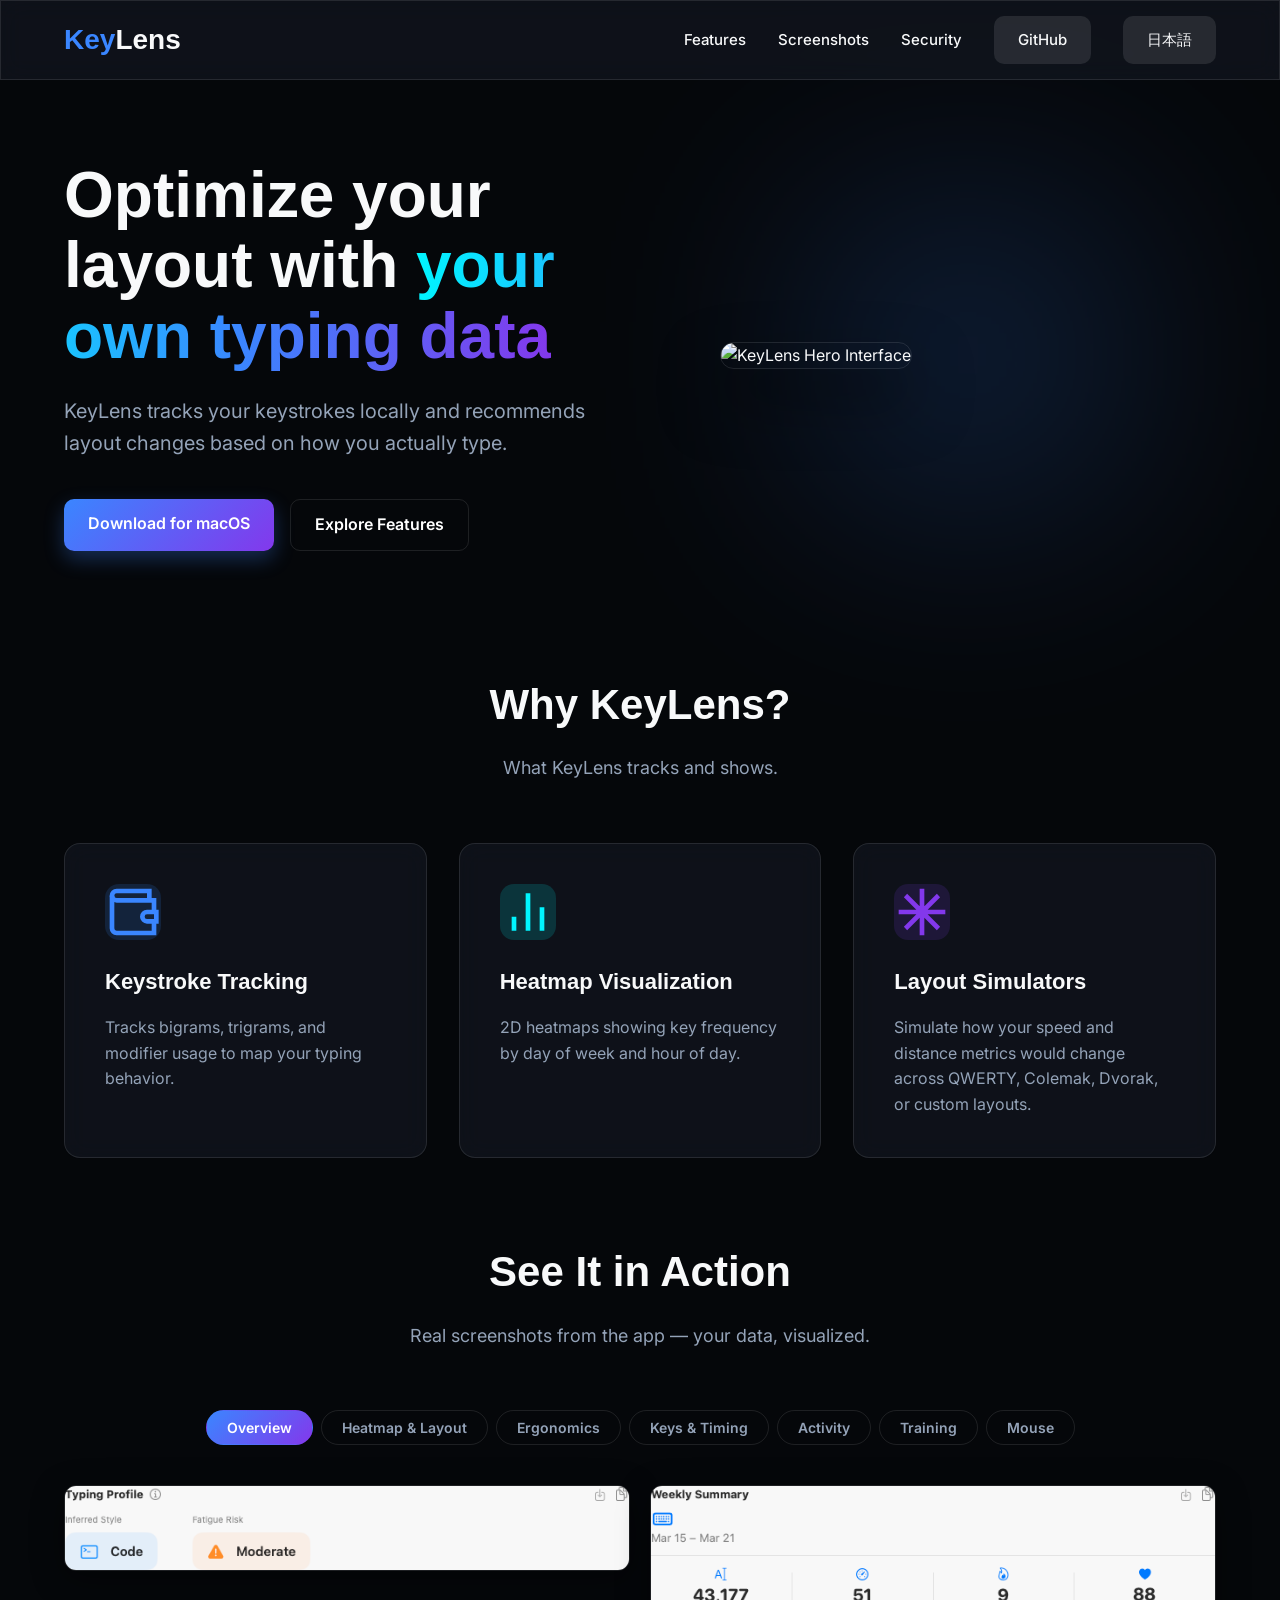
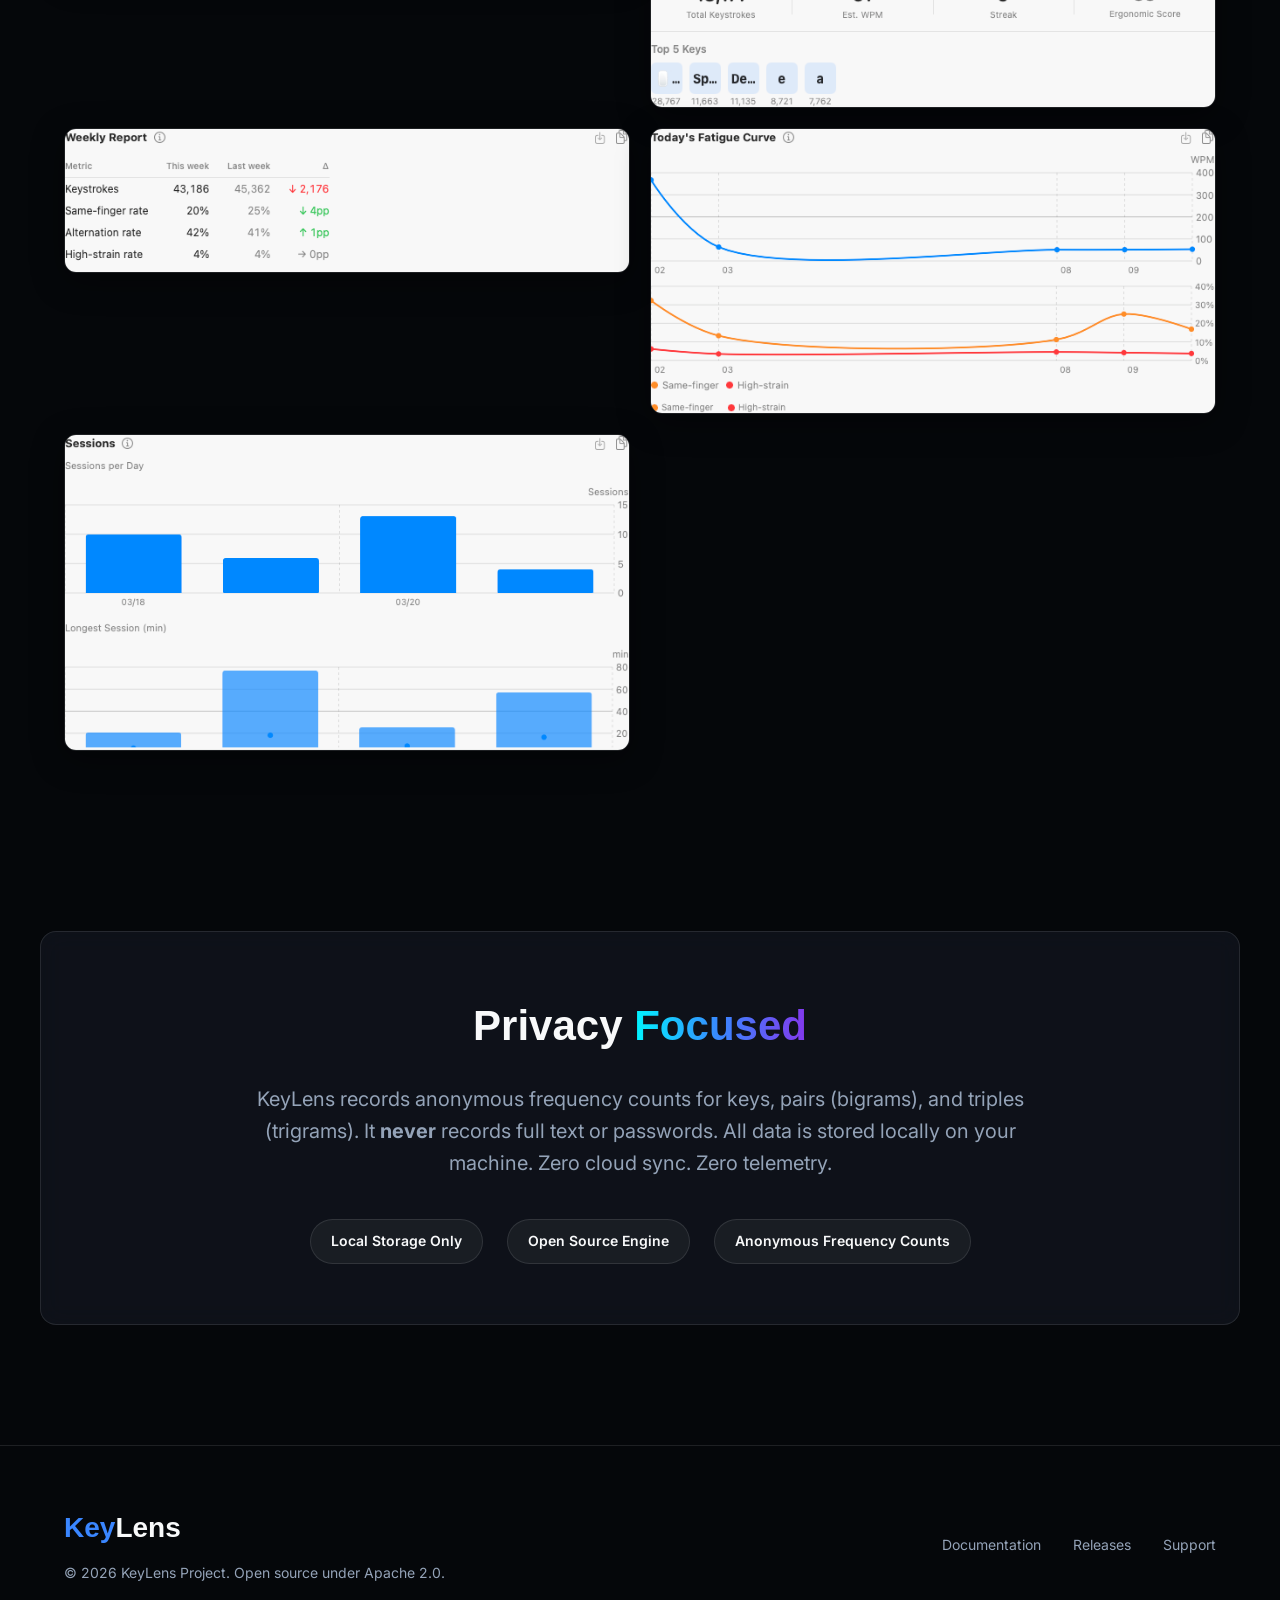
==== commit 295e3fde: "chore: add screenshot images and remove deleted ErgoDox reference" ====
--- a/docs/landing-page/index.html
+++ b/docs/landing-page/index.html
@@ -120,7 +120,6 @@
                     <img src="../images/Heatmap_Frequency.png" alt="Heatmap Frequency" class="ss-img">
                     <img src="../images/Layout Efficiency Comparison.png" alt="Layout Efficiency Comparison" class="ss-img">
                     <img src="../images/Layout Comparison.png" alt="Layout Comparison" class="ss-img">
-                    <img src="../images/ErgoDox_layout.png" alt="ErgoDox Layout" class="ss-img">
                 </div>
             </div>
 
--- a/docs/landing-page/style.css
+++ b/docs/landing-page/style.css
@@ -371,7 +371,7 @@
 }
 
 .ss-grid-auto {
-    grid-template-columns: repeat(auto-fill, minmax(300px, 1fr));
+    grid-template-columns: repeat(auto-fill, minmax(500px, 1fr));
 }
 
 .ss-img {
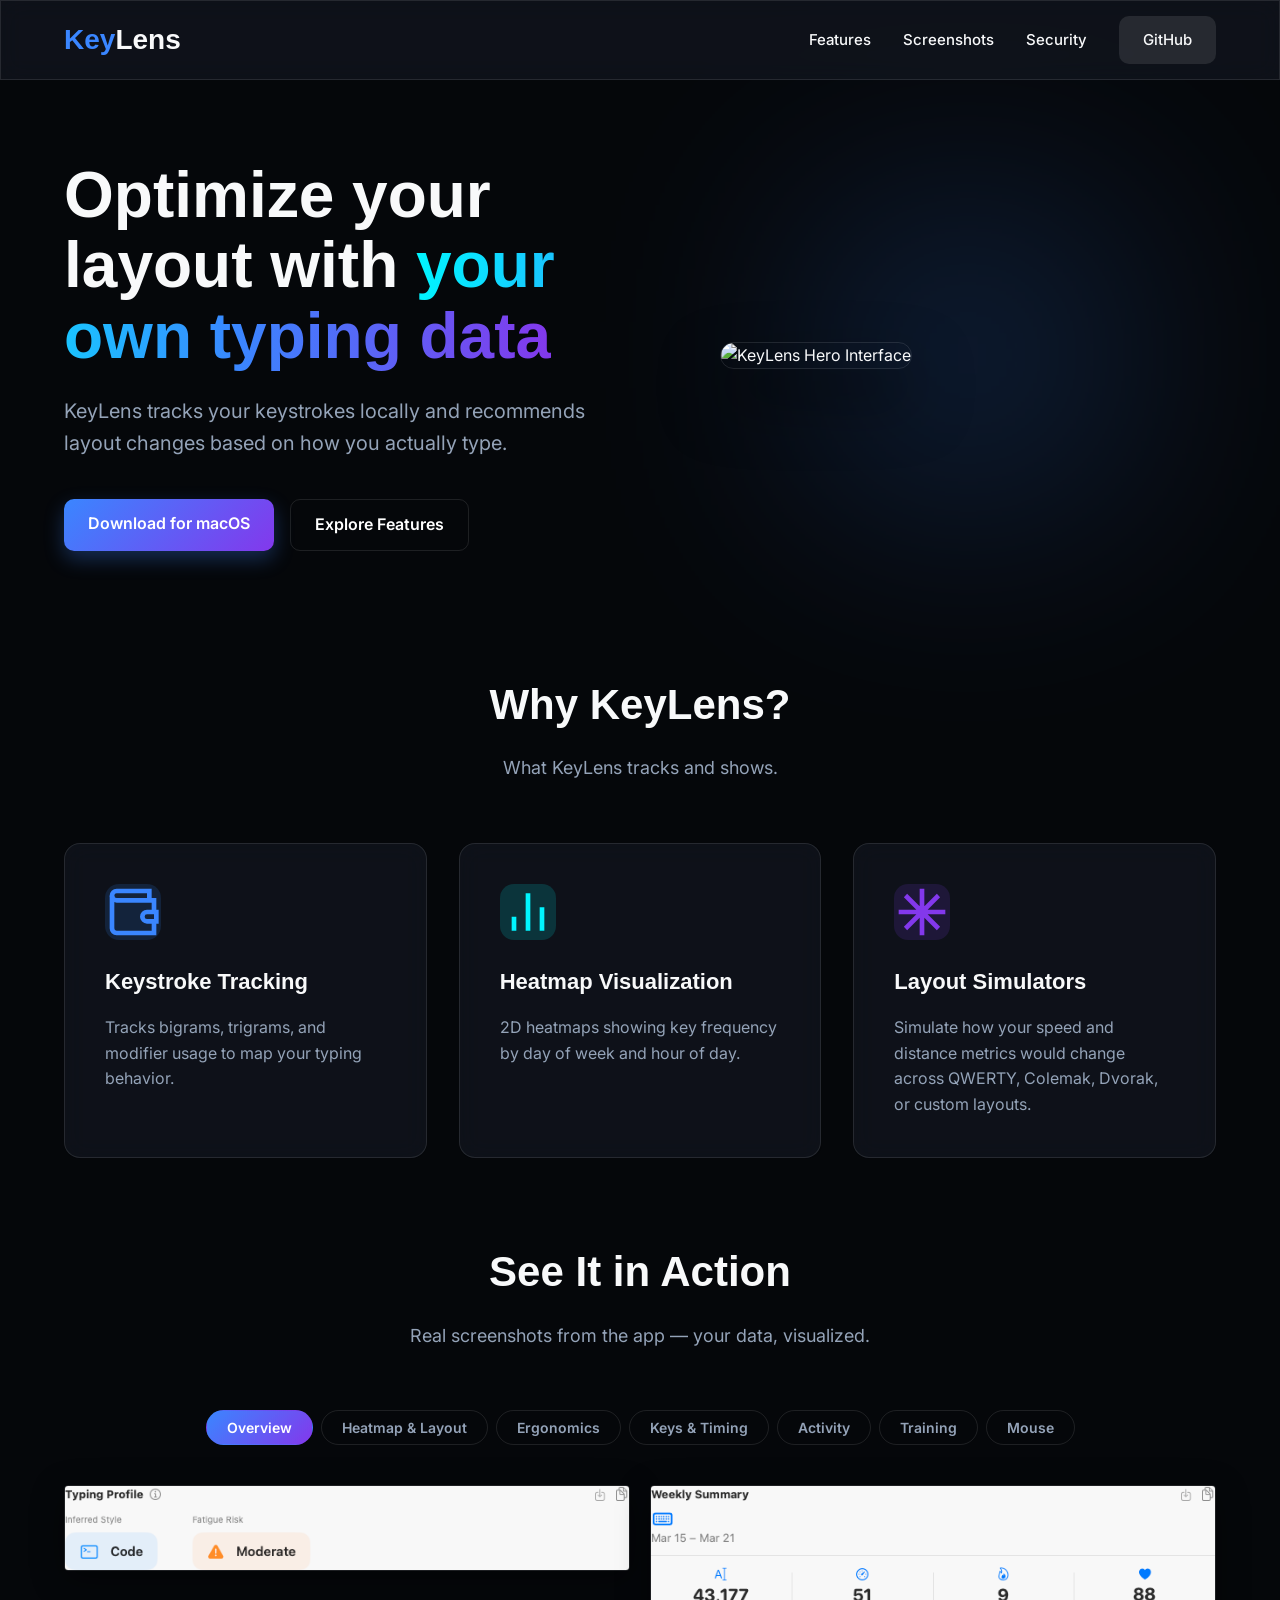
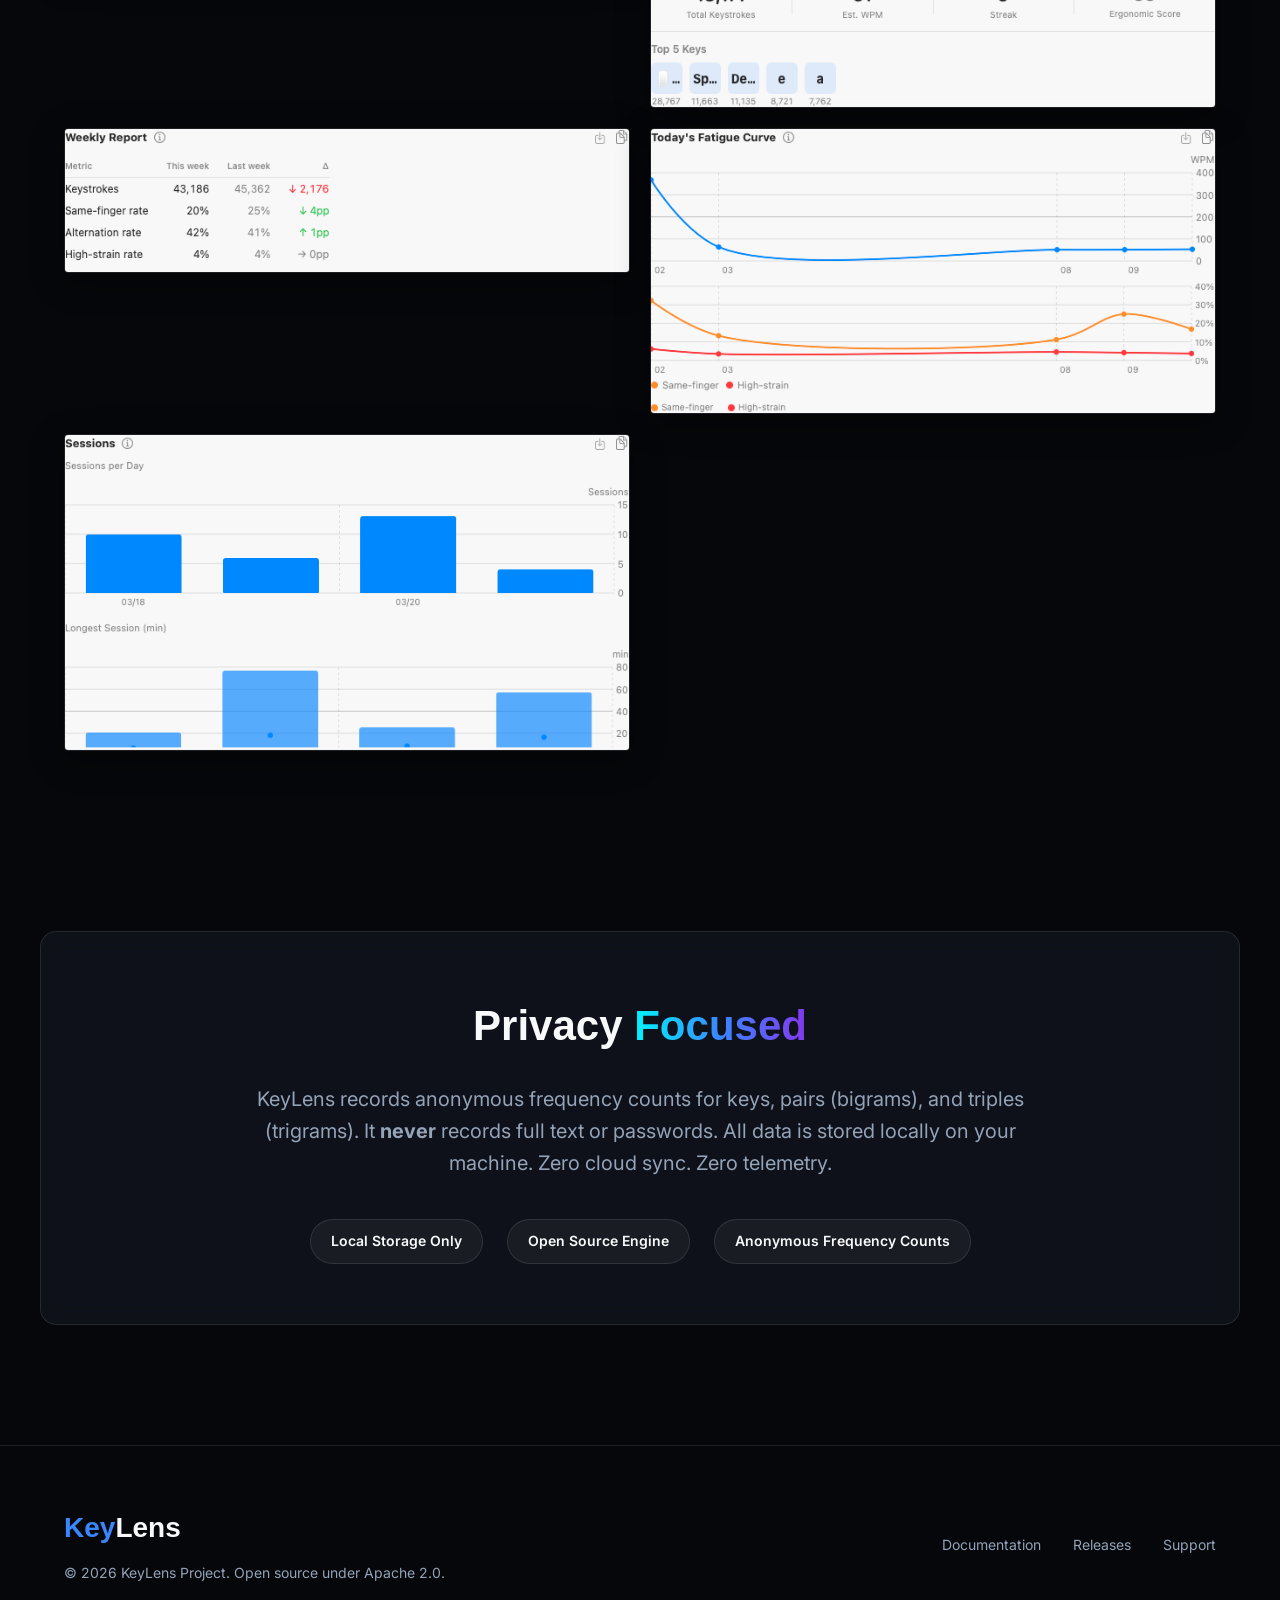
==== commit 6b9904e9: "chore: remove Japanese landing page and its nav link" ====
--- a/docs/landing-page/index.html
+++ b/docs/landing-page/index.html
@@ -26,7 +26,6 @@
                 <li><a href="#screenshots">Screenshots</a></li>
                 <li><a href="#security">Security</a></li>
                 <li><a href="https://github.com/etalli/262_KeyLens" class="btn btn-secondary">GitHub</a></li>
-                <li><a href="index.ja.html" class="btn btn-secondary">日本語</a></li>
             </ul>
         </div>
     </nav>
--- a/docs/landing-page/style.css
+++ b/docs/landing-page/style.css
@@ -376,7 +376,7 @@
 
 .ss-img {
     width: 100%;
-    border-radius: 12px;
+    border-radius: 4px;
     border: 1px solid var(--glass-border);
     box-shadow: 0 8px 32px rgba(0, 0, 0, 0.4);
     transition: transform 0.3s, box-shadow 0.3s;
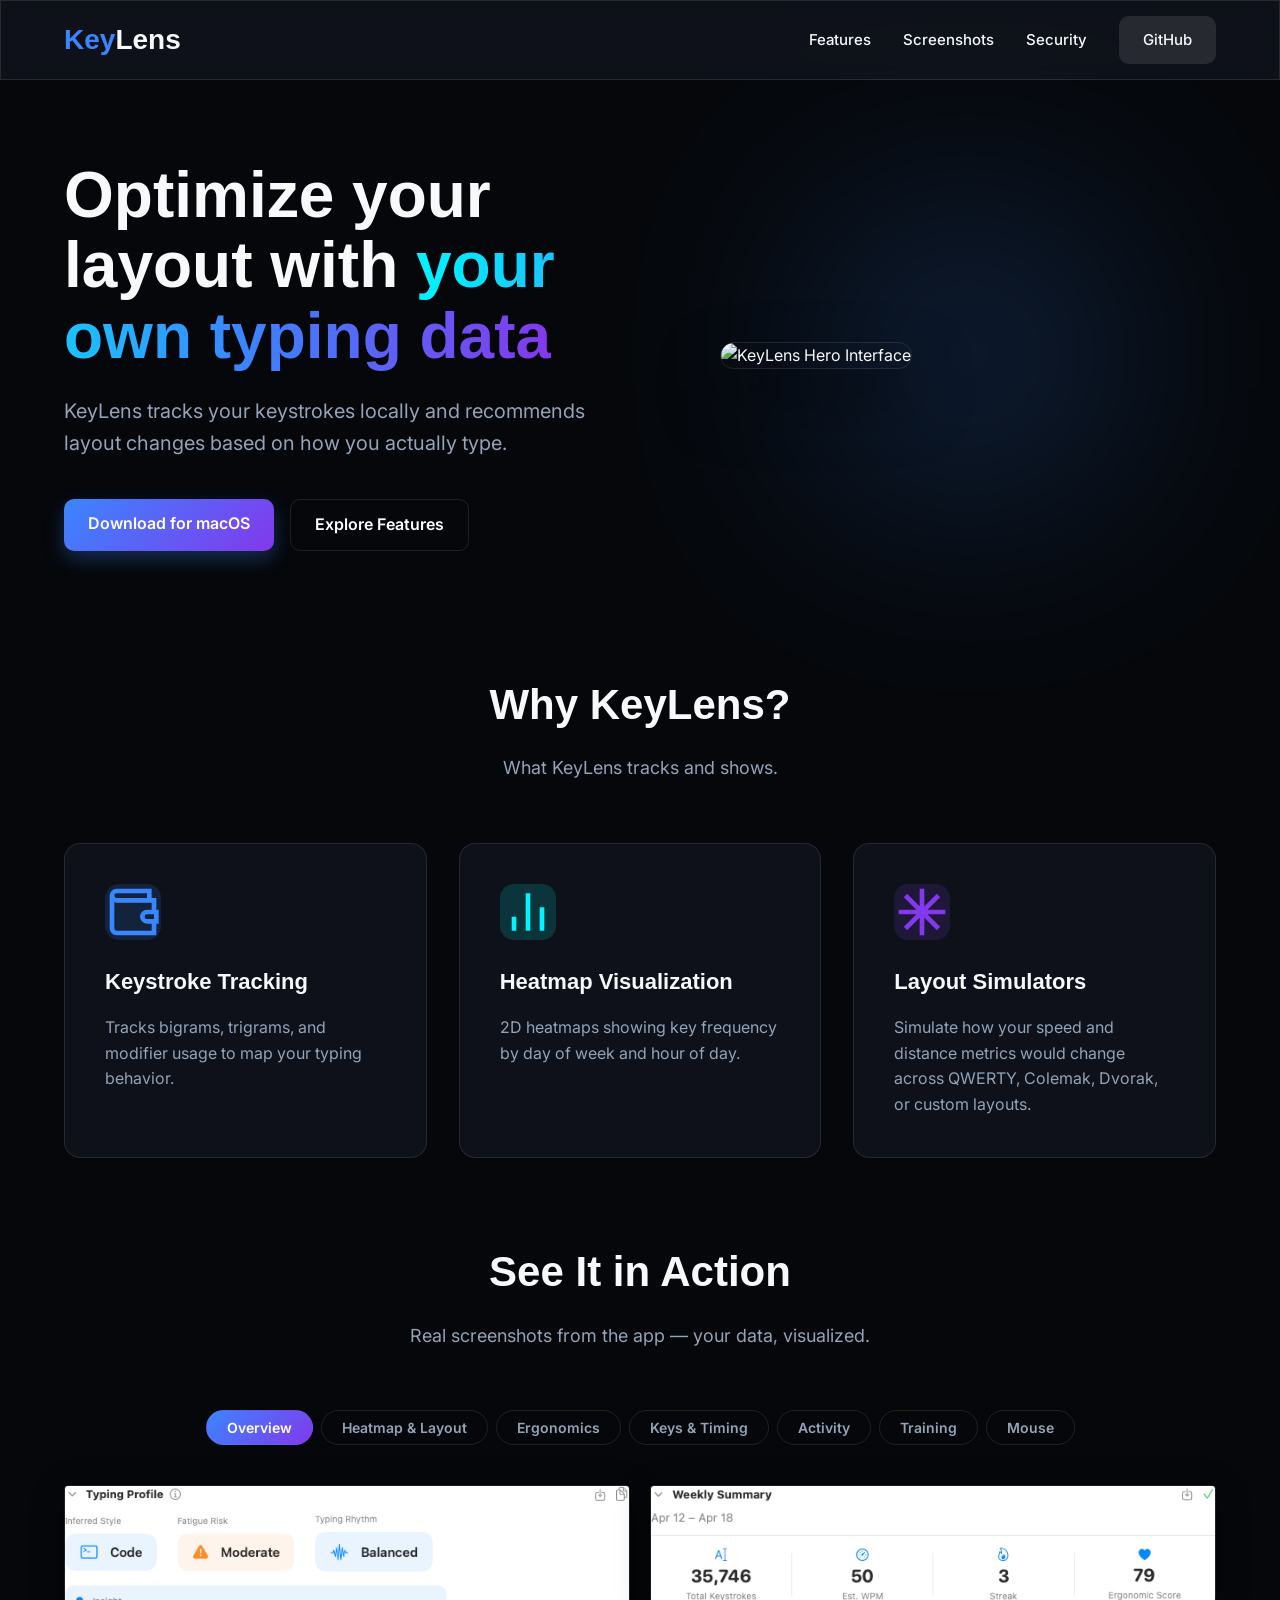
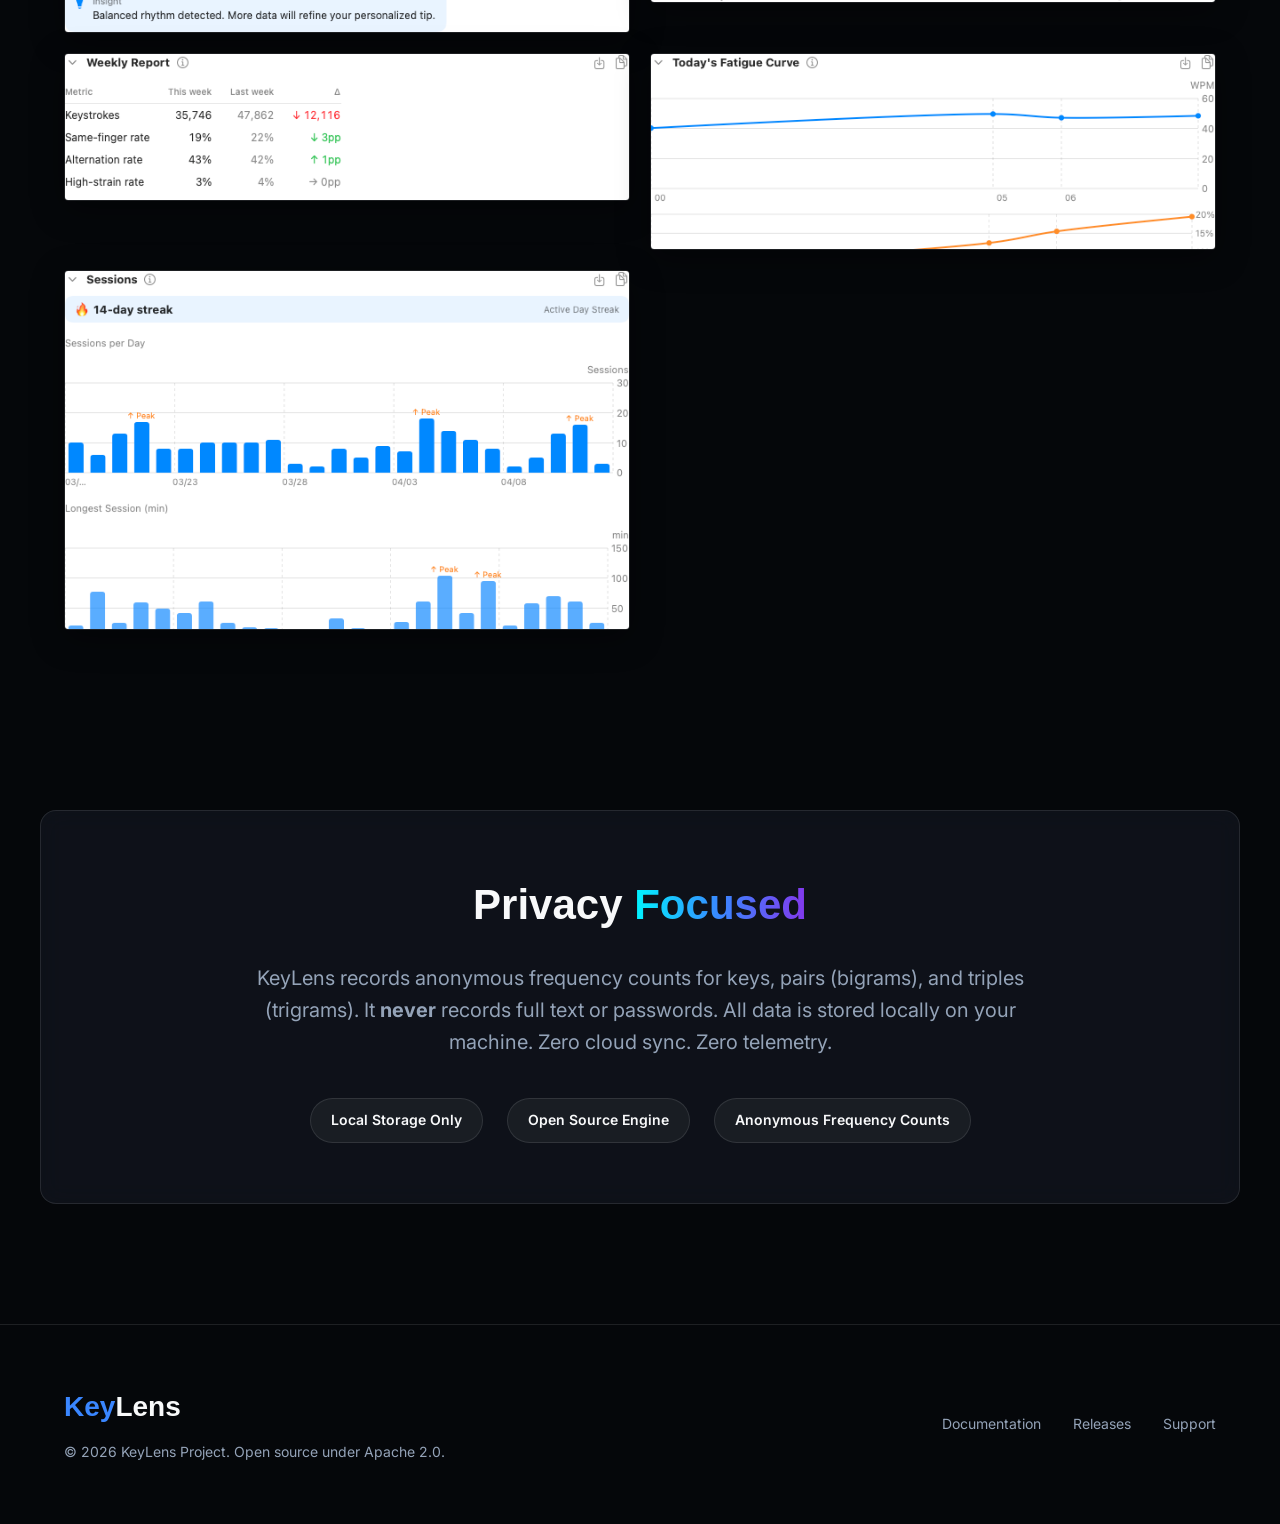
==== commit 54a0f27b: "docs: refresh landing page images and update index.html" ====
--- a/docs/landing-page/index.html
+++ b/docs/landing-page/index.html
@@ -21,7 +21,14 @@
             <div class="logo">
                 <span class="logo-accent">Key</span>Lens
             </div>
-            <ul class="nav-links">
+            <button class="menu-toggle" aria-label="Toggle navigation" aria-expanded="false" aria-controls="main-nav">
+                <svg viewBox="0 0 24 24" fill="none" stroke="currentColor" stroke-width="2" stroke-linecap="round" stroke-linejoin="round">
+                    <line x1="3" y1="12" x2="21" y2="12" class="line1"></line>
+                    <line x1="3" y1="6" x2="21" y2="6" class="line2"></line>
+                    <line x1="3" y1="18" x2="21" y2="18" class="line3"></line>
+                </svg>
+            </button>
+            <ul id="main-nav" class="nav-links">
                 <li><a href="#features">Features</a></li>
                 <li><a href="#screenshots">Screenshots</a></li>
                 <li><a href="#security">Security</a></li>
@@ -29,6 +36,8 @@
             </ul>
         </div>
     </nav>
+
+    <main>
 
     <header class="hero">
         <div class="container hero-grid">
@@ -57,7 +66,7 @@
         <div class="features-grid">
             <div class="feature-card glass">
                 <div class="feature-icon icon-blue">
-                    <svg viewBox="0 0 24 24" fill="none" stroke="currentColor" stroke-width="2">
+                    <svg viewBox="0 0 24 24" fill="none" stroke="currentColor" stroke-width="2" aria-hidden="true">
                         <path d="M21 12V7H5a2 2 0 010-4h14v4"></path>
                         <path d="M3 5v14c0 1.1.9 2 2 2h16v-5"></path>
                         <path d="M18 12a2 2 0 000 4h4v-4h-4z"></path>
@@ -68,7 +77,7 @@
             </div>
             <div class="feature-card glass">
                 <div class="feature-icon icon-cyan">
-                    <svg viewBox="0 0 24 24" fill="none" stroke="currentColor" stroke-width="2">
+                    <svg viewBox="0 0 24 24" fill="none" stroke="currentColor" stroke-width="2" aria-hidden="true">
                         <path d="M18 20V10M12 20V4M6 20v-6"></path>
                     </svg>
                 </div>
@@ -77,7 +86,7 @@
             </div>
             <div class="feature-card glass">
                 <div class="feature-icon icon-purple">
-                    <svg viewBox="0 0 24 24" fill="none" stroke="currentColor" stroke-width="2">
+                    <svg viewBox="0 0 24 24" fill="none" stroke="currentColor" stroke-width="2" aria-hidden="true">
                         <path d="M12 2v20M2 12h20M4.93 4.93l14.14 14.14M4.93 19.07L19.07 4.93"></path>
                     </svg>
                 </div>
@@ -94,17 +103,17 @@
                 <h2>See It in Action</h2>
                 <p>Real screenshots from the app — your data, visualized.</p>
             </div>
-            <div class="screenshot-tabs">
-                <button class="ss-tab active" data-tab="overview">Overview</button>
-                <button class="ss-tab" data-tab="heatmap-layout">Heatmap &amp; Layout</button>
-                <button class="ss-tab" data-tab="ergonomics">Ergonomics</button>
-                <button class="ss-tab" data-tab="keys-timing">Keys &amp; Timing</button>
-                <button class="ss-tab" data-tab="activity">Activity</button>
-                <button class="ss-tab" data-tab="training">Training</button>
-                <button class="ss-tab" data-tab="mouse">Mouse</button>
-            </div>
-
-            <div class="screenshot-panel active" data-panel="overview">
+            <div class="screenshot-tabs" role="tablist" aria-label="Screenshots">
+                <button class="ss-tab active" data-tab="overview" role="tab" aria-selected="true" aria-controls="panel-overview" id="tab-overview">Overview</button>
+                <button class="ss-tab" data-tab="heatmap-layout" role="tab" aria-selected="false" aria-controls="panel-heatmap-layout" id="tab-heatmap-layout">Heatmap &amp; Layout</button>
+                <button class="ss-tab" data-tab="ergonomics" role="tab" aria-selected="false" aria-controls="panel-ergonomics" id="tab-ergonomics">Ergonomics</button>
+                <button class="ss-tab" data-tab="keys-timing" role="tab" aria-selected="false" aria-controls="panel-keys-timing" id="tab-keys-timing">Keys &amp; Timing</button>
+                <button class="ss-tab" data-tab="activity" role="tab" aria-selected="false" aria-controls="panel-activity" id="tab-activity">Activity</button>
+                <button class="ss-tab" data-tab="training" role="tab" aria-selected="false" aria-controls="panel-training" id="tab-training">Training</button>
+                <button class="ss-tab" data-tab="mouse" role="tab" aria-selected="false" aria-controls="panel-mouse" id="tab-mouse">Mouse</button>
+            </div>
+
+            <div class="screenshot-panel active" data-panel="overview" role="tabpanel" id="panel-overview" aria-labelledby="tab-overview">
                 <div class="ss-grid ss-grid-auto">
                     <img src="../images/Typing Profile.png" alt="Typing Profile" class="ss-img">
                     <img src="../images/Weekly Summary.png" alt="Weekly Summary" class="ss-img">
@@ -114,64 +123,56 @@
                 </div>
             </div>
 
-            <div class="screenshot-panel" data-panel="heatmap-layout">
-                <div class="ss-grid ss-grid-auto">
-                    <img src="../images/Heatmap_Frequency.png" alt="Heatmap Frequency" class="ss-img">
+            <div class="screenshot-panel" data-panel="heatmap-layout" role="tabpanel" id="panel-heatmap-layout" aria-labelledby="tab-heatmap-layout" hidden>
+                <div class="ss-grid ss-grid-auto">
+                    <img src="../images/Keyboard Heatmap.png" alt="Keyboard Heatmap" class="ss-img">
                     <img src="../images/Layout Efficiency Comparison.png" alt="Layout Efficiency Comparison" class="ss-img">
                     <img src="../images/Layout Comparison.png" alt="Layout Comparison" class="ss-img">
                 </div>
             </div>
 
-            <div class="screenshot-panel" data-panel="ergonomics">
-                <div class="ss-grid ss-grid-auto">
-                    <img src="../images/Ergonomic Score by App.png" alt="Ergonomic Score by App" class="ss-img">
-                    <img src="../images/Ergonomic Score by Device.png" alt="Ergonomic Score by Device" class="ss-img">
+            <div class="screenshot-panel" data-panel="ergonomics" role="tabpanel" id="panel-ergonomics" aria-labelledby="tab-ergonomics" hidden>
+                <div class="ss-grid ss-grid-auto">
+                    <img src="../images/Layer Efficiency.png" alt="Layer Efficiency" class="ss-img">
+                    <img src="../images/Key Swap Simulator.png" alt="Key Swap Simulator" class="ss-img">
                     <img src="../images/Ergonomic Learning Curve.png" alt="Ergonomic Learning Curve" class="ss-img">
                 </div>
             </div>
 
-            <div class="screenshot-panel" data-panel="keys-timing">
+            <div class="screenshot-panel" data-panel="keys-timing" role="tabpanel" id="panel-keys-timing" aria-labelledby="tab-keys-timing" hidden>
                 <div class="ss-grid ss-grid-auto">
                     <img src="../images/Top 20 Keys — All Time.png" alt="Top 20 Keys" class="ss-img">
                     <img src="../images/Top 20 Bigrams.png" alt="Top 20 Bigrams" class="ss-img">
-                    <img src="../images/Top 10 Keys per Day.png" alt="Top 10 Keys per Day" class="ss-img">
-                    <img src="../images/Key Categories.png" alt="Key Categories" class="ss-img">
                     <img src="../images/All Keyboard Combos.png" alt="All Keyboard Combos" class="ss-img">
                     <img src="../images/⌘ Keyboard Shortcuts.png" alt="Keyboard Shortcuts" class="ss-img">
-                    <img src="../images/Delete Key Usage (%).png" alt="Delete Key Usage" class="ss-img">
                     <img src="../images/Key Transition Analysis.png" alt="Key Transition Analysis" class="ss-img">
                     <img src="../images/Slow Bigrams (Avg IKI).png" alt="Slow Bigrams" class="ss-img">
                     <img src="../images/Avg IKI per Finger.png" alt="Avg IKI per Finger" class="ss-img">
-                    <img src="../images/IKI Distribution Histogram.png" alt="IKI Distribution" class="ss-img">
                     <img src="../images/Recent 20 Keystrokes — Timing.png" alt="Recent Keystrokes Timing" class="ss-img">
                 </div>
             </div>
 
-            <div class="screenshot-panel" data-panel="activity">
+            <div class="screenshot-panel" data-panel="activity" role="tabpanel" id="panel-activity" aria-labelledby="tab-activity" hidden>
                 <div class="ss-grid ss-grid-auto">
                     <img src="../images/Activity Calendar.png" alt="Activity Calendar" class="ss-img">
                     <img src="../images/Daily Totals.png" alt="Daily Totals" class="ss-img">
-                    <img src="../images/Monthly Totals.png" alt="Monthly Totals" class="ss-img">
                     <img src="../images/Hourly Distribution.png" alt="Hourly Distribution" class="ss-img">
+                    <img src="../images/Weekly Activity Heatmap.png" alt="Weekly Activity Heatmap" class="ss-img">
+                    <img src="../images/Session Rhythm.png" alt="Session Rhythm" class="ss-img">
+                    <img src="../images/Compare.png" alt="Compare" class="ss-img">
                     <img src="../images/Top Apps — All Time.png" alt="Top Apps All Time" class="ss-img">
-                    <img src="../images/Top Apps — Today.png" alt="Top Apps Today" class="ss-img">
                     <img src="../images/Top Devices — All Time.png" alt="Top Devices All Time" class="ss-img">
                     <img src="../images/Top Devices — Today.png" alt="Top Devices Today" class="ss-img">
                 </div>
             </div>
 
-            <div class="screenshot-panel" data-panel="training">
-                <div class="ss-grid ss-grid-auto">
-                    <img src="../images/Practice Drills.png" alt="Practice Drills" class="ss-img">
+            <div class="screenshot-panel" data-panel="training" role="tabpanel" id="panel-training" aria-labelledby="tab-training" hidden>
+                <div class="ss-grid ss-grid-auto">
                     <img src="../images/Typing Speed (WPM).png" alt="Typing Speed WPM" class="ss-img">
-                    <img src="../images/Typing Speedometer.png" alt="Typing Speedometer" class="ss-img">
-                    <img src="../images/Training History.png" alt="Training History" class="ss-img">
-                    <img src="../images/Training Targets.png" alt="Training Targets" class="ss-img">
-                    <img src="../images/Trigram Training Targets.png" alt="Trigram Training Targets" class="ss-img">
-                </div>
-            </div>
-
-            <div class="screenshot-panel" data-panel="mouse">
+                </div>
+            </div>
+
+            <div class="screenshot-panel" data-panel="mouse" role="tabpanel" id="panel-mouse" aria-labelledby="tab-mouse" hidden>
                 <div class="ss-grid ss-grid-auto">
                     <img src="../images/Daily Mouse Travel (Last 30 Days).png" alt="Daily Mouse Travel" class="ss-img">
                     <img src="../images/Hourly Mouse Activity.png" alt="Hourly Mouse Activity" class="ss-img">
@@ -183,6 +184,8 @@
             </div>
         </div>
     </section>
+
+    </main>
 
     <section id="security" class="security container">
         <div class="security-card glass">
--- a/docs/landing-page/style.css
+++ b/docs/landing-page/style.css
@@ -465,6 +465,25 @@
     color: var(--text-main);
 }
 
+/* Mobile Menu Button */
+.menu-toggle {
+    display: none;
+    background: transparent;
+    border: none;
+    color: var(--text-main);
+    cursor: pointer;
+    width: 44px;
+    height: 44px;
+    padding: 10px;
+    z-index: 1001;
+    position: relative;
+}
+
+.menu-toggle svg {
+    width: 100%;
+    height: 100%;
+}
+
 /* Responsive */
 @media (max-width: 1024px) {
     .hero-grid, .opt-grid {
@@ -480,6 +499,46 @@
 
 @media (max-width: 768px) {
     .features-grid { grid-template-columns: 1fr; }
-    .nav-links { display: none; }
+    
+    .menu-toggle {
+        display: block;
+    }
+    
+    .nav-links {
+        position: fixed;
+        top: 0;
+        right: -100%;
+        width: 100%;
+        height: 100vh;
+        background: rgba(5, 7, 10, 0.95);
+        backdrop-filter: blur(16px);
+        -webkit-backdrop-filter: blur(16px);
+        flex-direction: column;
+        justify-content: center;
+        gap: 32px;
+        transition: right 0.3s cubic-bezier(0.4, 0, 0.2, 1);
+        z-index: 1000;
+        padding: 40px;
+    }
+    
+    .nav-links.active {
+        right: 0;
+    }
+    
+    .nav-links li {
+        width: 100%;
+        text-align: center;
+    }
+    
+    .nav-links a {
+        font-size: 20px;
+    }
+    
+    .nav-links .btn {
+        width: 100%;
+        max-width: 280px;
+        margin: 0 auto;
+    }
+    
     .footer-content { flex-direction: column; gap: 32px; text-align: center; }
 }
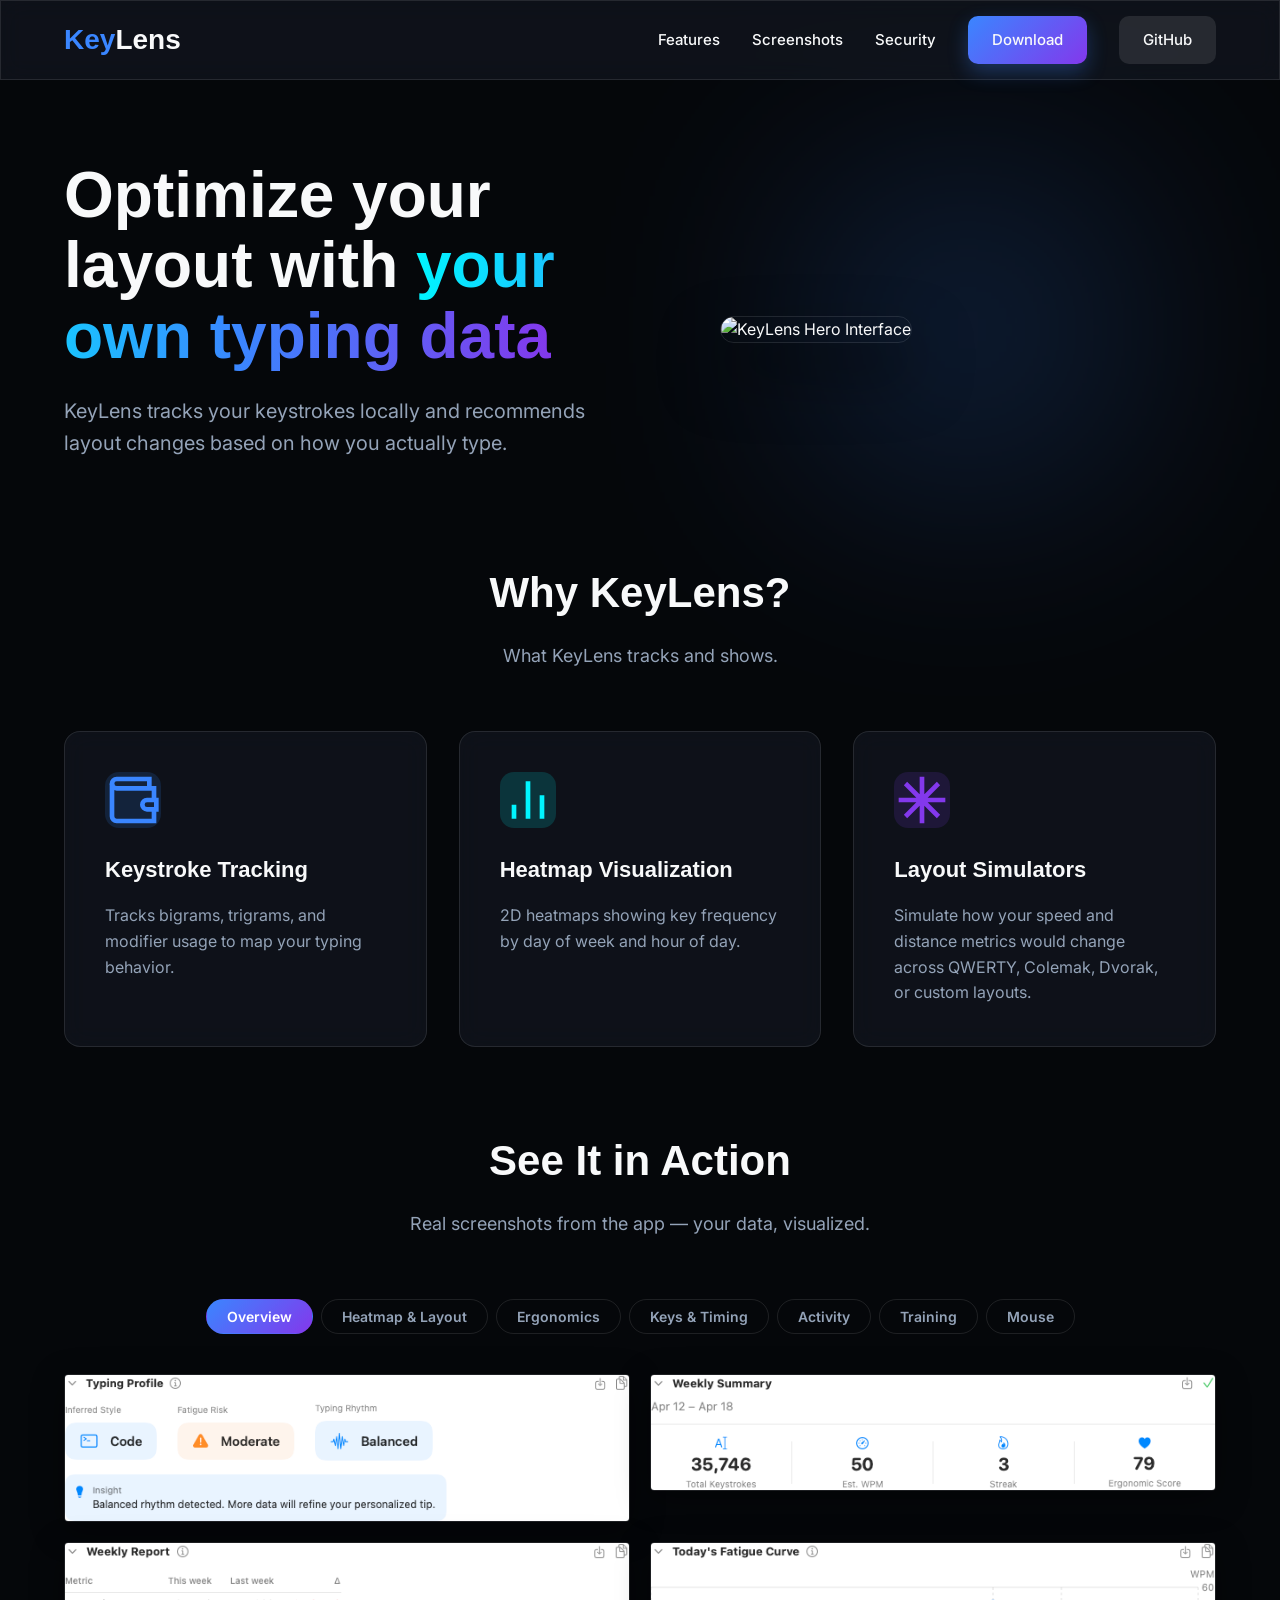
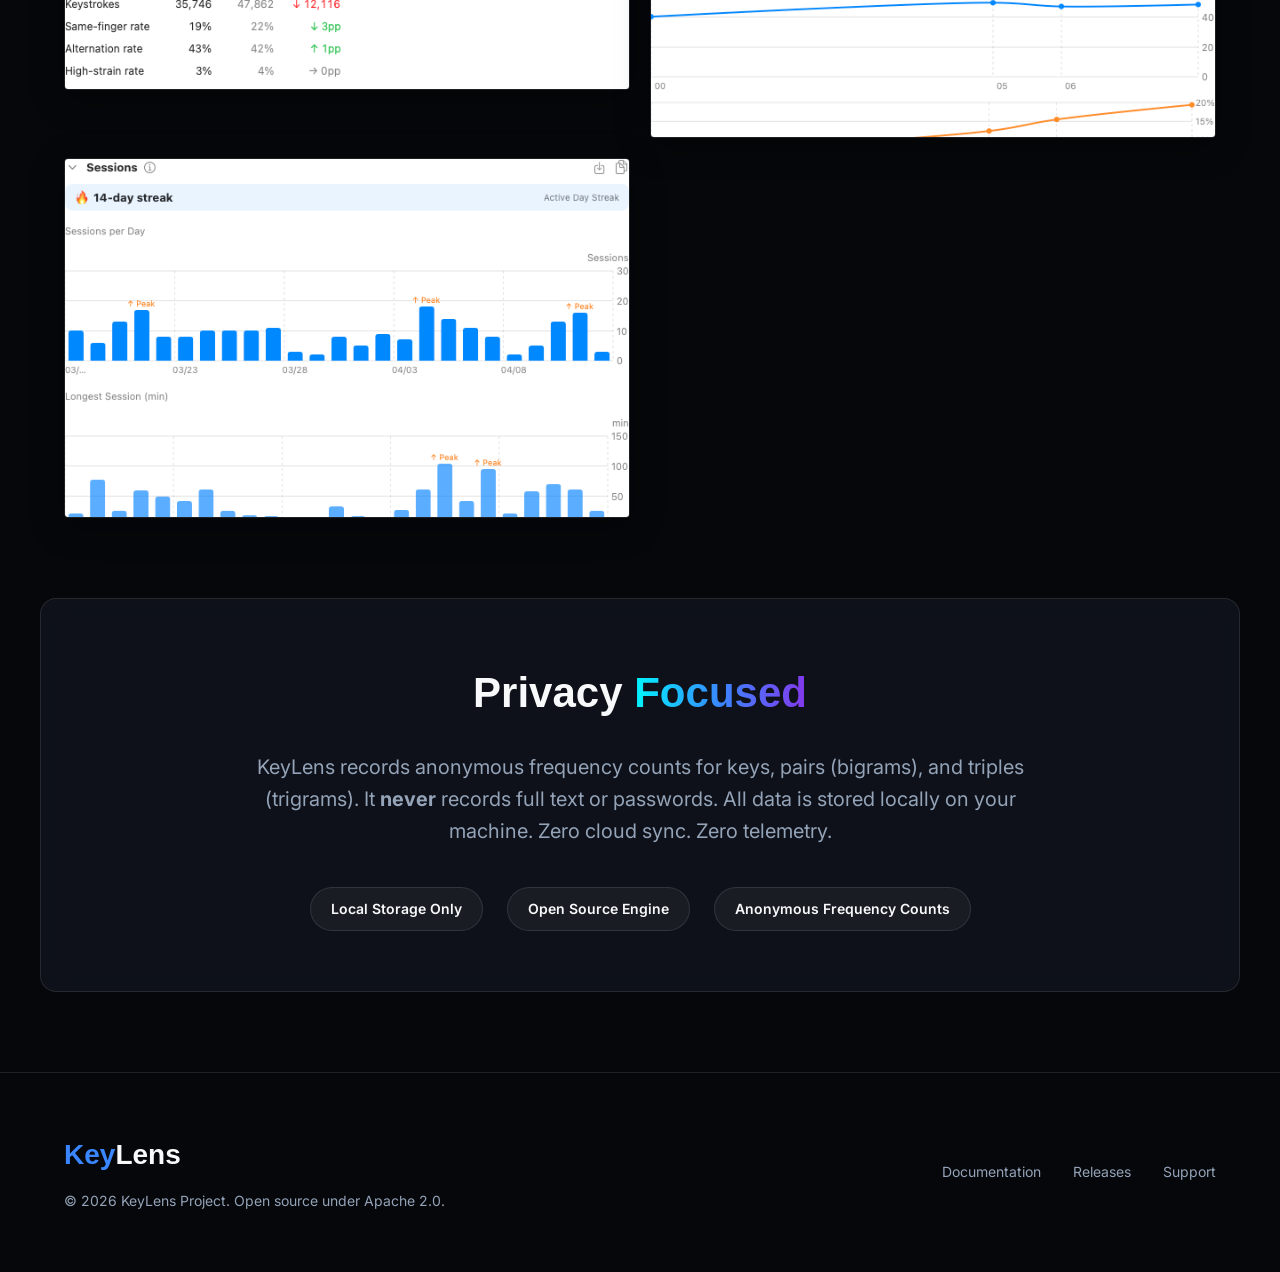
==== commit 81cab67a: "feat: add Help menu item and refresh landing page layout" ====
--- a/docs/landing-page/index.html
+++ b/docs/landing-page/index.html
@@ -32,6 +32,7 @@
                 <li><a href="#features">Features</a></li>
                 <li><a href="#screenshots">Screenshots</a></li>
                 <li><a href="#security">Security</a></li>
+                <li><a href="https://github.com/etalli/262_KeyLens/releases/latest" class="btn btn-primary">Download</a></li>
                 <li><a href="https://github.com/etalli/262_KeyLens" class="btn btn-secondary">GitHub</a></li>
             </ul>
         </div>
@@ -46,10 +47,6 @@
                         data</span></h1>
                 <p class="hero-subtitle">KeyLens tracks your keystrokes locally and recommends layout changes based on
                     how you actually type.</p>
-                <div class="hero-cta">
-                    <a href="https://github.com/etalli/262_KeyLens" class="btn btn-primary">Download for macOS</a>
-                    <a href="#optimization" class="btn btn-outline">Explore Features</a>
-                </div>
             </div>
             <div class="hero-image-wrapper">
                 <div class="hero-glow"></div>
--- a/docs/landing-page/style.css
+++ b/docs/landing-page/style.css
@@ -128,7 +128,7 @@
 /* Hero */
 .hero {
     padding-top: calc(var(--nav-height) + 80px);
-    padding-bottom: 120px;
+    padding-bottom: 60px;
     position: relative;
 }
 
@@ -322,7 +322,7 @@
 
 /* Screenshots */
 .screenshots {
-    padding: 80px 0 100px;
+    padding: 80px 0 40px;
 }
 
 .screenshot-tabs {
@@ -395,7 +395,7 @@
 
 /* Security */
 .security {
-    padding: 80px 0 120px;
+    padding: 40px 0 80px;
 }
 
 .security-card {
